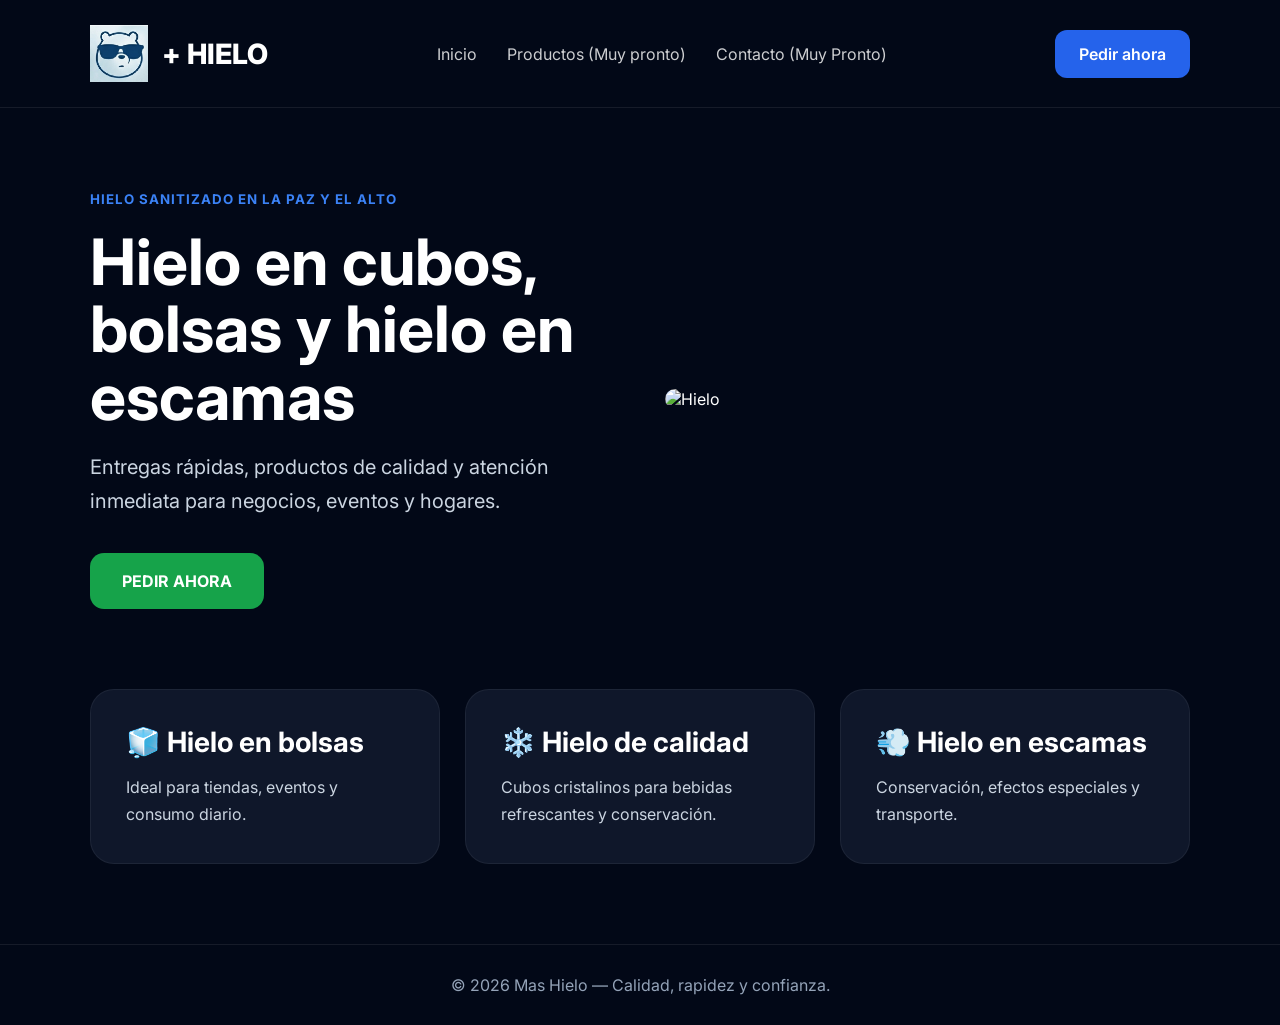
==== index.html @ 2f457c76 "2da edicion para presentar qr" ====
<!DOCTYPE html>
<html lang="es">
<head>
  <meta charset="UTF-8">
  <meta name="viewport" content="width=device-width, initial-scale=1.0">
  <title>Mas Hielo</title>

  <link rel="stylesheet" href="style.css">

  <link rel="preconnect" href="https://fonts.googleapis.com">
  <link rel="preconnect" href="https://fonts.gstatic.com" crossorigin>

  <link href="https://fonts.googleapis.com/css2?family=Inter:wght@300;400;600;700;800&display=swap" rel="stylesheet">

</head>
<body>

<header>

  <div class="logo">

    <img src="logo.png" alt="Mas Hielo">

    <span>+ HIELO</span>

  </div>

  <nav>
    <a href="https://mashielo.com">Inicio</a>
    <a href="#">Productos (Muy pronto)</a>
    <a href="#">Contacto (Muy Pronto)</a>
  </nav>

  <a class="btn-nav" href="/qr">
    Pedir ahora
  </a>

</header>

<section class="hero">

  <div class="hero-text">

    <small>HIELO SANITIZADO EN LA PAZ Y EL ALTO</small>

    <h1>
      Hielo en cubos,<br>
      bolsas y hielo en escamas
    </h1>

    <p>
      Entregas rápidas, productos de calidad
      y atención inmediata para negocios,
      eventos y hogares.
    </p>

    <a class="btn-main" href="/qr">
      PEDIR AHORA
    </a>

  </div>

  <div class="hero-image">

    <img src="https://images.unsplash.com/photo-1515694346937-94d85e41e6f0?q=80&w=1200&auto=format&fit=crop" alt="Hielo">

  </div>

</section>

<section class="cards">

  <div class="card">

    <h3>🧊 Hielo en bolsas</h3>

    <p>
      Ideal para tiendas, eventos y consumo diario.
    </p>

  </div>

  <div class="card">

    <h3>❄️ Hielo de calidad</h3>

    <p>
      Cubos cristalinos para bebidas refrescantes y conservación.
    </p>

  </div>

  <div class="card">

    <h3>💨 Hielo en escamas</h3>

    <p>
      Conservación, efectos especiales y transporte.
    </p>

  </div>

</section>

<footer>

  <p>
    © 2026 Mas Hielo — Calidad, rapidez y confianza.
  </p>

</footer>

</body>
</html>
---- style.css ----
*{
  margin:0;
  padding:0;
  box-sizing:border-box;
}

body{
  font-family:'Inter',sans-serif;
  background:#020817;
  color:white;
}

header{
  display:flex;
  justify-content:space-between;
  align-items:center;
  padding:25px 7%;
  border-bottom:1px solid rgba(255,255,255,.08);
}

.logo{
  display:flex;
  align-items:center;
  gap:14px;
  font-weight:800;
  font-size:28px;
}

.logo img{
  width:58px;
}

nav{
  display:flex;
  gap:30px;
}

nav a{
  color:white;
  text-decoration:none;
  opacity:.8;
}

.btn-nav{
  background:#2563eb;
  padding:14px 24px;
  border-radius:12px;
  text-decoration:none;
  color:white;
  font-weight:600;
}

.hero{
  display:grid;
  grid-template-columns:1fr 1fr;
  align-items:center;
  gap:50px;
  padding:80px 7%;
}

.hero small{
  color:#3b82f6;
  font-weight:700;
  letter-spacing:1px;
}

.hero h1{
  font-size:64px;
  line-height:1.05;
  margin:20px 0;
}

.hero p{
  color:#cbd5e1;
  font-size:20px;
  line-height:1.7;
  max-width:600px;
}

.btn-main{
  display:inline-block;
  margin-top:35px;
  background:#16a34a;
  color:white;
  text-decoration:none;
  padding:18px 32px;
  border-radius:14px;
  font-weight:700;
}

.hero-image img{
  width:100%;
  border-radius:30px;
}

.cards{
  display:grid;
  grid-template-columns:repeat(3,1fr);
  gap:25px;
  padding:0 7% 80px;
}

.card{
  background:#0f172a;
  border:1px solid rgba(255,255,255,.06);
  padding:35px;
  border-radius:24px;
}

.card h3{
  font-size:28px;
  margin-bottom:15px;
}

.card p{
  color:#cbd5e1;
  line-height:1.7;
}

footer{
  border-top:1px solid rgba(255,255,255,.08);
  padding:30px;
  text-align:center;
  color:#94a3b8;
}

@media(max-width:950px){

  nav{
    display:none;
  }

  .hero{
    grid-template-columns:1fr;
  }

  .hero h1{
    font-size:48px;
  }

  .cards{
    grid-template-columns:1fr;
  }

}
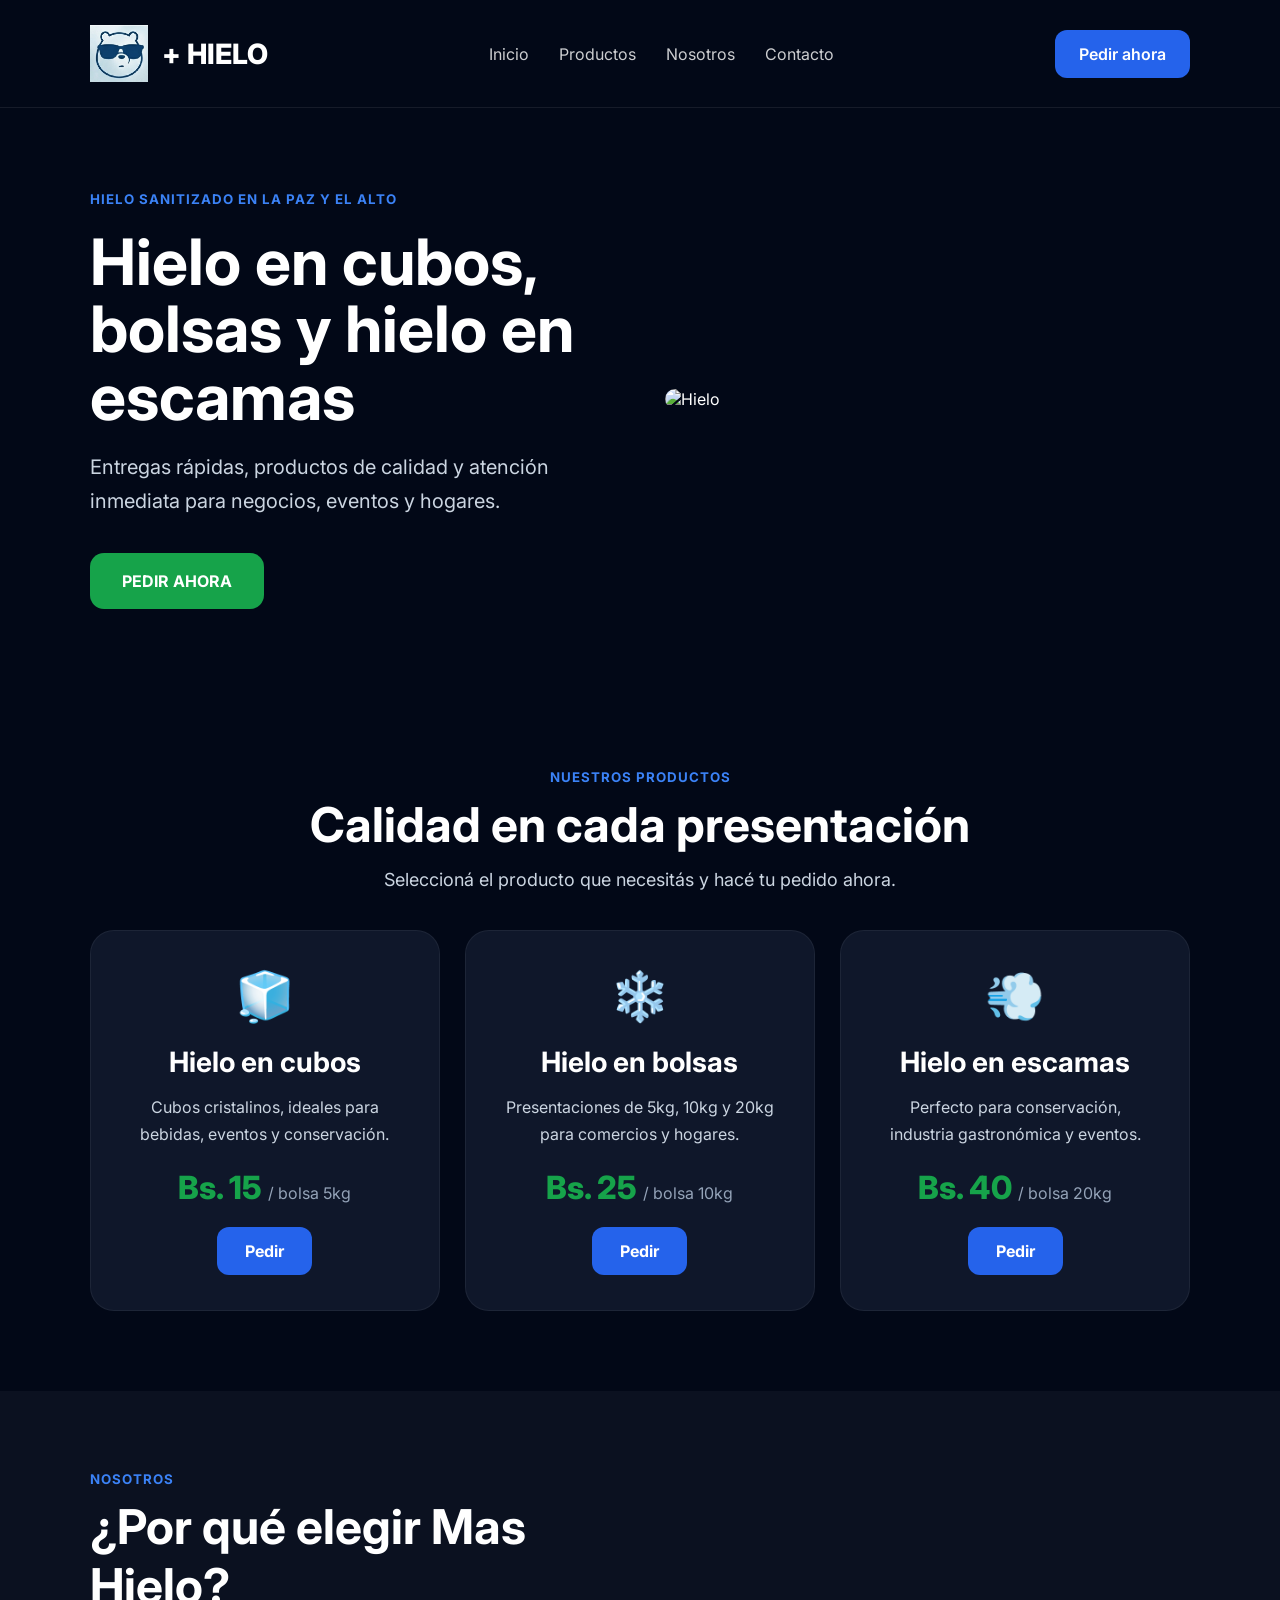
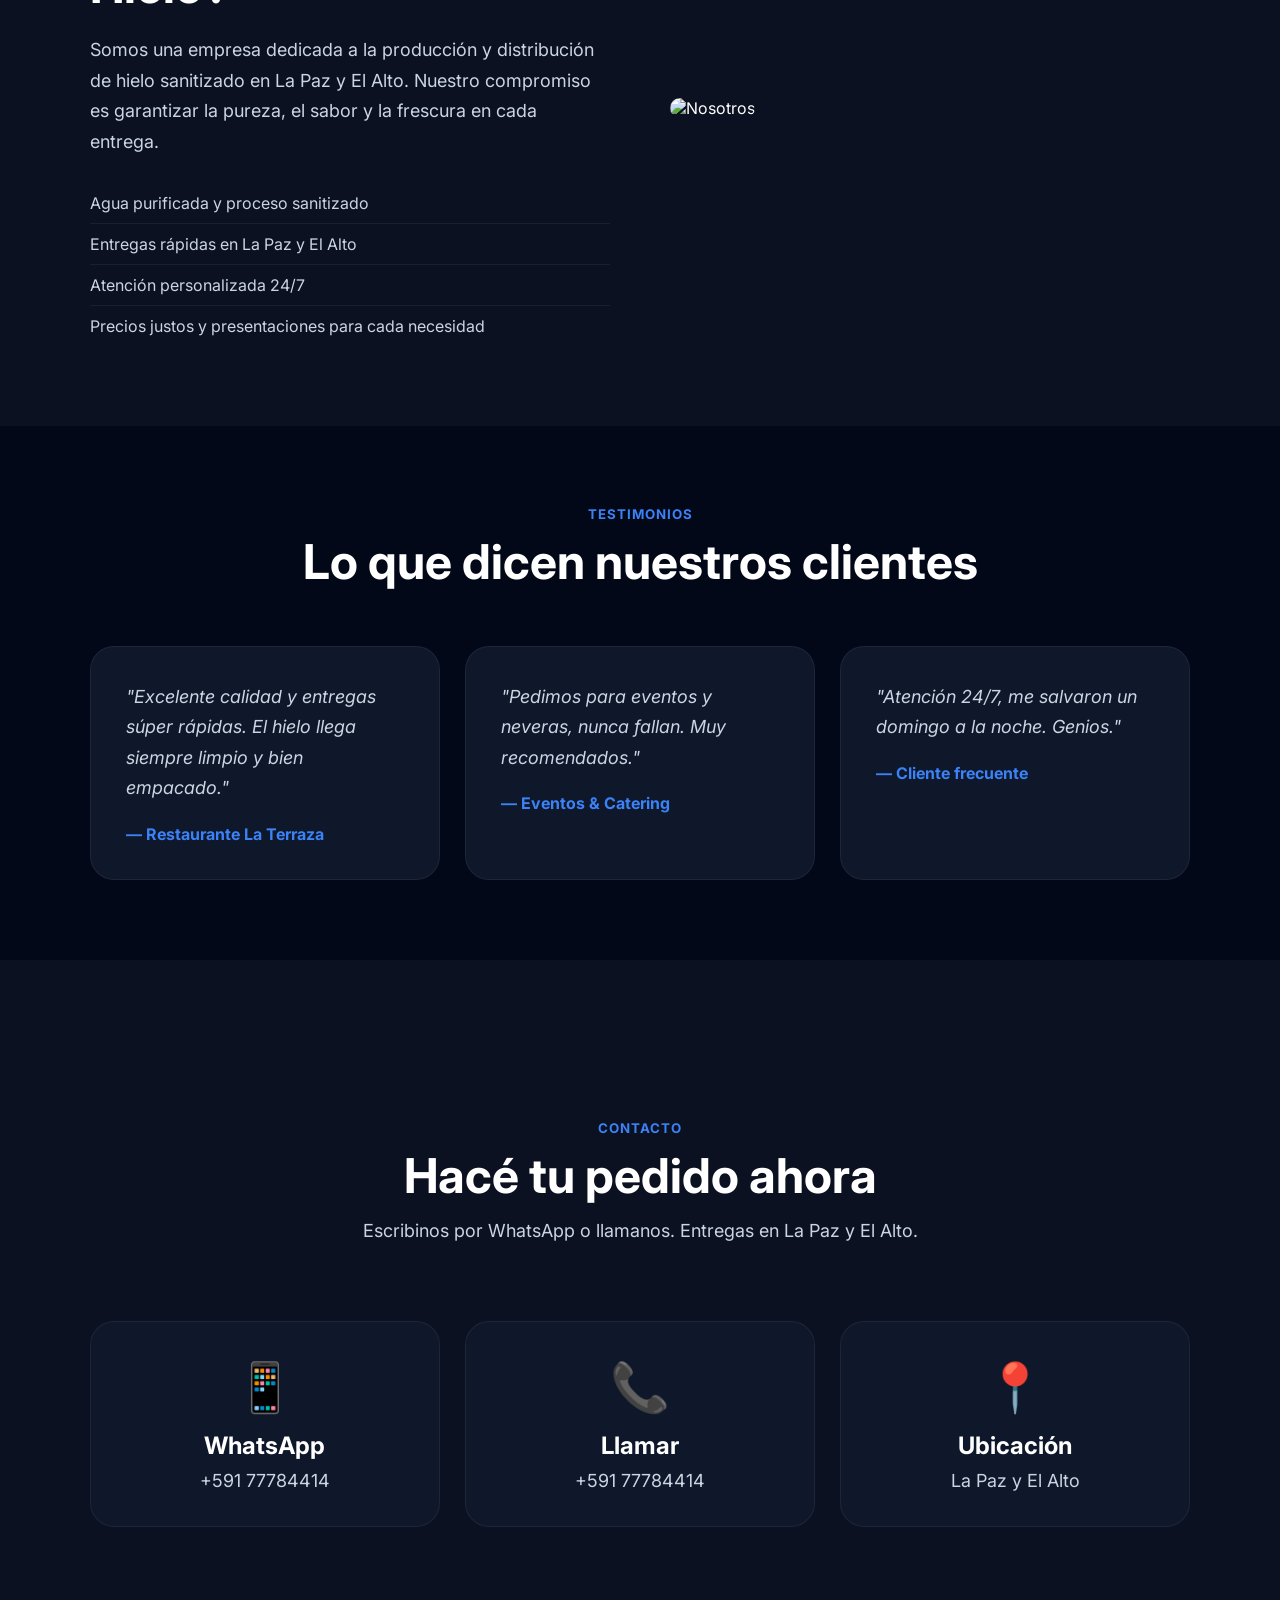
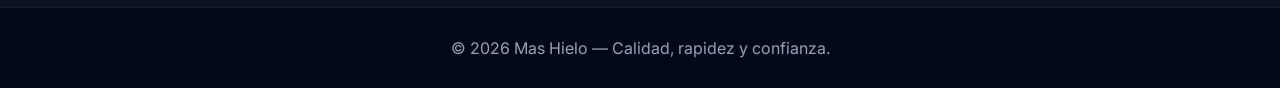
==== commit a5ab34ba: "fase 1" ====
--- a/index.html
+++ b/index.html
@@ -26,9 +26,10 @@
   </div>
 
   <nav>
-    <a href="https://mashielo.com">Inicio</a>
-    <a href="#">Productos (Muy pronto)</a>
-    <a href="#">Contacto (Muy Pronto)</a>
+    <a href="#inicio">Inicio</a>
+    <a href="#productos">Productos</a>
+    <a href="#nosotros">Nosotros</a>
+    <a href="#contacto">Contacto</a>
   </nav>
 
   <a class="btn-nav" href="/qr">
@@ -68,37 +69,189 @@
 
 </section>
 
-<section class="cards">
-
-  <div class="card">
-
-    <h3>🧊 Hielo en bolsas</h3>
-
-    <p>
-      Ideal para tiendas, eventos y consumo diario.
-    </p>
-
-  </div>
-
-  <div class="card">
-
-    <h3>❄️ Hielo de calidad</h3>
-
-    <p>
-      Cubos cristalinos para bebidas refrescantes y conservación.
-    </p>
-
-  </div>
-
-  <div class="card">
-
-    <h3>💨 Hielo en escamas</h3>
-
-    <p>
-      Conservación, efectos especiales y transporte.
-    </p>
-
-  </div>
+<section class="productos" id="productos">
+
+  <div class="section-header">
+
+    <small>NUESTROS PRODUCTOS</small>
+
+    <h2>Calidad en cada presentación</h2>
+
+    <p>Seleccioná el producto que necesitás y hacé tu pedido ahora.</p>
+
+  </div>
+
+  <div class="productos-grid">
+
+    <div class="producto">
+
+      <div class="producto-icon">🧊</div>
+
+      <h3>Hielo en cubos</h3>
+
+      <p>Cubos cristalinos, ideales para bebidas, eventos y conservación.</p>
+
+      <div class="precio">Bs. 15 <span>/ bolsa 5kg</span></div>
+
+      <a class="btn-producto" href="/qr">Pedir</a>
+
+    </div>
+
+    <div class="producto">
+
+      <div class="producto-icon">❄️</div>
+
+      <h3>Hielo en bolsas</h3>
+
+      <p>Presentaciones de 5kg, 10kg y 20kg para comercios y hogares.</p>
+
+      <div class="precio">Bs. 25 <span>/ bolsa 10kg</span></div>
+
+      <a class="btn-producto" href="/qr">Pedir</a>
+
+    </div>
+
+    <div class="producto">
+
+      <div class="producto-icon">💨</div>
+
+      <h3>Hielo en escamas</h3>
+
+      <p>Perfecto para conservación, industria gastronómica y eventos.</p>
+
+      <div class="precio">Bs. 40 <span>/ bolsa 20kg</span></div>
+
+      <a class="btn-producto" href="/qr">Pedir</a>
+
+    </div>
+
+  </div>
+
+</section>
+
+<section class="nosotros" id="nosotros">
+
+  <div class="nosotros-content">
+
+    <div class="nosotros-text">
+
+      <small>NOSOTROS</small>
+
+      <h2>¿Por qué elegir Mas Hielo?</h2>
+
+      <p>Somos una empresa dedicada a la producción y distribución de hielo sanitizado en La Paz y El Alto. Nuestro compromiso es garantizar la pureza, el sabor y la frescura en cada entrega.</p>
+
+      <ul>
+
+        <li>Agua purificada y proceso sanitizado</li>
+
+        <li>Entregas rápidas en La Paz y El Alto</li>
+
+        <li>Atención personalizada 24/7</li>
+
+        <li>Precios justos y presentaciones para cada necesidad</li>
+
+      </ul>
+
+    </div>
+
+    <div class="nosotros-image">
+
+      <img src="https://images.unsplash.com/photo-1569683795645-b62e50fbf103?q=80&w=800&auto=format&fit=crop" alt="Nosotros">
+
+    </div>
+
+  </div>
+
+</section>
+
+<section class="testimonios">
+
+  <div class="section-header">
+
+    <small>TESTIMONIOS</small>
+
+    <h2>Lo que dicen nuestros clientes</h2>
+
+  </div>
+
+  <div class="testimonios-grid">
+
+    <div class="testimonio">
+
+      <p>"Excelente calidad y entregas súper rápidas. El hielo llega siempre limpio y bien empacado."</p>
+
+      <div class="testimonio-author">— Restaurante La Terraza</div>
+
+    </div>
+
+    <div class="testimonio">
+
+      <p>"Pedimos para eventos y neveras, nunca fallan. Muy recomendados."</p>
+
+      <div class="testimonio-author">— Eventos & Catering</div>
+
+    </div>
+
+    <div class="testimonio">
+
+      <p>"Atención 24/7, me salvaron un domingo a la noche. Genios."</p>
+
+      <div class="testimonio-author">— Cliente frecuente</div>
+
+    </div>
+
+  </div>
+
+</section>
+
+<section class="contacto" id="contacto">
+
+  <div class="section-header">
+
+    <small>CONTACTO</small>
+
+    <h2>Hacé tu pedido ahora</h2>
+
+    <p>Escribinos por WhatsApp o llamanos. Entregas en La Paz y El Alto.</p>
+
+  </div>
+
+  <div class="contacto-grid">
+
+    <a class="contacto-card" href="https://wa.me/59177784414">
+
+      <div class="contacto-icon">📱</div>
+
+      <h3>WhatsApp</h3>
+
+      <p>+591 77784414</p>
+
+    </a>
+
+    <a class="contacto-card" href="tel:+59177784414">
+
+      <div class="contacto-icon">📞</div>
+
+      <h3>Llamar</h3>
+
+      <p>+591 77784414</p>
+
+    </a>
+
+    <a class="contacto-card" href="/qr">
+
+      <div class="contacto-icon">📍</div>
+
+      <h3>Ubicación</h3>
+
+      <p>La Paz y El Alto</p>
+
+    </a>
+
+  </div>
+
+</section>
 
 </section>
 
--- a/style.css
+++ b/style.css
@@ -93,28 +93,396 @@
   border-radius:30px;
 }
 
-.cards{
+.section-header{
+  text-align:center;
+  padding:80px 7% 40px;
+}
+
+.section-header small{
+  color:#3b82f6;
+  font-weight:700;
+  letter-spacing:1px;
+  display:block;
+  margin-bottom:10px;
+}
+
+.section-header h2{
+  font-size:48px;
+  margin-bottom:15px;
+}
+
+.section-header p{
+  color:#cbd5e1;
+  font-size:18px;
+  max-width:600px;
+  margin:0 auto;
+}
+
+.productos{
+  padding:0 7% 80px;
+}
+
+.productos-grid{
   display:grid;
   grid-template-columns:repeat(3,1fr);
   gap:25px;
-  padding:0 7% 80px;
-}
-
-.card{
+}
+
+.producto{
   background:#0f172a;
   border:1px solid rgba(255,255,255,.06);
   padding:35px;
   border-radius:24px;
-}
-
-.card h3{
+  text-align:center;
+}
+
+.producto-icon{
+  font-size:48px;
+  margin-bottom:20px;
+}
+
+.producto h3{
   font-size:28px;
   margin-bottom:15px;
 }
 
-.card p{
+.producto p{
   color:#cbd5e1;
   line-height:1.7;
+  margin-bottom:20px;
+}
+
+.precio{
+  font-size:32px;
+  font-weight:800;
+  color:#16a34a;
+  margin-bottom:20px;
+}
+
+.precio span{
+  font-size:16px;
+  color:#94a3b8;
+  font-weight:400;
+}
+
+.btn-producto{
+  display:inline-block;
+  background:#2563eb;
+  color:white;
+  text-decoration:none;
+  padding:14px 28px;
+  border-radius:12px;
+  font-weight:700;
+}
+
+.nosotros{
+  padding:80px 7%;
+  background:#0b1120;
+}
+
+.nosotros-content{
+  display:grid;
+  grid-template-columns:1fr 1fr;
+  gap:60px;
+  align-items:center;
+}
+
+.nosotros-text small{
+  color:#3b82f6;
+  font-weight:700;
+  letter-spacing:1px;
+  display:block;
+  margin-bottom:10px;
+}
+
+.nosotros-text h2{
+  font-size:48px;
+  margin-bottom:20px;
+}
+
+.nosotros-text p{
+  color:#cbd5e1;
+  font-size:18px;
+  line-height:1.7;
+  margin-bottom:25px;
+}
+
+.nosotros-text ul{
+  list-style:none;
+}
+
+.nosotros-text li{
+  padding:10px 0;
+  border-bottom:1px solid rgba(255,255,255,.06);
+  color:#cbd5e1;
+}
+
+.nosotros-text li:last-child{
+  border-bottom:none;
+}
+
+.nosotros-image img{
+  width:100%;
+  border-radius:30px;
+}
+
+.testimonios{
+  padding:0 7% 80px;
+}
+
+.testimonios-grid{
+  display:grid;
+  grid-template-columns:repeat(3,1fr);
+  gap:25px;
+}
+
+.testimonio{
+  background:#0f172a;
+  border:1px solid rgba(255,255,255,.06);
+  padding:35px;
+  border-radius:24px;
+}
+
+.testimonio p{
+  color:#cbd5e1;
+  font-size:18px;
+  line-height:1.7;
+  margin-bottom:20px;
+  font-style:italic;
+}
+
+.testimonio-author{
+  color:#3b82f6;
+  font-weight:700;
+}
+
+.contacto{
+  padding:80px 7%;
+  background:#0b1120;
+}
+
+.contacto-grid{
+  display:grid;
+  grid-template-columns:repeat(3,1fr);
+  gap:25px;
+  margin-top:40px;
+}
+
+.contacto-card{
+  background:#0f172a;
+  border:1px solid rgba(255,255,255,.06);
+  padding:35px;
+  border-radius:24px;
+  text-align:center;
+  text-decoration:none;
+  color:white;
+  transition:.2s;
+}
+
+.contacto-card:hover{
+  transform:translateY(-4px);
+  border-color:#2563eb;
+}
+
+.contacto-icon{
+  font-size:48px;
+  margin-bottom:15px;
+}
+
+.contacto-card h3{
+  font-size:24px;
+  margin-bottom:10px;
+}
+
+.contacto-card p{
+  color:#cbd5e1;
+  font-size:18px;
+}
+
+.contacto-page{
+  padding:0 0 80px;
+}
+
+.contacto-layout{
+  display:grid;
+  grid-template-columns:1fr 1fr;
+  gap:40px;
+  padding:0 7% 40px;
+}
+
+.contacto-info{
+  display:flex;
+  flex-direction:column;
+  gap:20px;
+}
+
+.contacto-item{
+  display:flex;
+  align-items:center;
+  gap:20px;
+  background:#0f172a;
+  border:1px solid rgba(255,255,255,.06);
+  padding:25px;
+  border-radius:24px;
+  text-decoration:none;
+  color:white;
+  transition:.2s;
+}
+
+.contacto-item:hover{
+  border-color:#2563eb;
+}
+
+.contacto-item-icon{
+  font-size:36px;
+}
+
+.contacto-item h3{
+  font-size:20px;
+  margin-bottom:5px;
+}
+
+.contacto-item p{
+  color:#cbd5e1;
+  font-size:16px;
+}
+
+.contacto-form-wrapper{
+  background:#0f172a;
+  border:1px solid rgba(255,255,255,.06);
+  padding:35px;
+  border-radius:24px;
+}
+
+.contacto-form{
+  display:flex;
+  flex-direction:column;
+  gap:15px;
+}
+
+.contacto-form label{
+  font-size:14px;
+  color:#cbd5e1;
+  font-weight:600;
+}
+
+.contacto-form input,
+.contacto-form select,
+.contacto-form textarea{
+  background:#020817;
+  border:1px solid rgba(255,255,255,.08);
+  border-radius:12px;
+  padding:14px 16px;
+  color:white;
+  font-family:'Inter',sans-serif;
+  font-size:16px;
+  outline:none;
+}
+
+.contacto-form input:focus,
+.contacto-form select:focus,
+.contacto-form textarea:focus{
+  border-color:#2563eb;
+}
+
+.btn-form{
+  background:#16a34a;
+  color:white;
+  border:none;
+  padding:16px;
+  border-radius:12px;
+  font-size:18px;
+  font-weight:700;
+  cursor:pointer;
+  transition:.2s;
+}
+
+.btn-form:hover{
+  background:#15803d;
+}
+
+.mapa-wrapper{
+  padding:0 7%;
+}
+
+.mapa-wrapper iframe{
+  width:100%;
+  height:400px;
+  border:none;
+  border-radius:24px;
+}
+
+@media(max-width:950px){
+
+  nav{
+    display:none;
+  }
+
+  .hero{
+    grid-template-columns:1fr;
+  }
+
+  .hero h1{
+    font-size:48px;
+  }
+
+  .productos-grid,
+  .testimonios-grid,
+  .contacto-grid{
+    grid-template-columns:1fr;
+  }
+
+  .nosotros-content{
+    grid-template-columns:1fr;
+  }
+
+  .contacto-layout{
+    grid-template-columns:1fr;
+  }
+
+  .section-header h2{
+    font-size:36px;
+  }
+
+}
+
+
+.contacto-grid{
+  display:grid;
+  grid-template-columns:repeat(3,1fr);
+  gap:25px;
+  margin-top:40px;
+}
+
+.contacto-card{
+  background:#0f172a;
+  border:1px solid rgba(255,255,255,.06);
+  padding:35px;
+  border-radius:24px;
+  text-align:center;
+  text-decoration:none;
+  color:white;
+  transition:.2s;
+}
+
+.contacto-card:hover{
+  transform:translateY(-4px);
+  border-color:#2563eb;
+}
+
+.contacto-icon{
+  font-size:48px;
+  margin-bottom:15px;
+}
+
+.contacto-card h3{
+  font-size:24px;
+  margin-bottom:10px;
+}
+
+.contacto-card p{
+  color:#cbd5e1;
+  font-size:18px;
 }
 
 footer{
@@ -138,8 +506,18 @@
     font-size:48px;
   }
 
-  .cards{
-    grid-template-columns:1fr;
-  }
-
-}+  .productos-grid,
+  .testimonios-grid,
+  .contacto-grid{
+    grid-template-columns:1fr;
+  }
+
+  .nosotros-content{
+    grid-template-columns:1fr;
+  }
+
+  .section-header h2{
+    font-size:36px;
+  }
+
+}
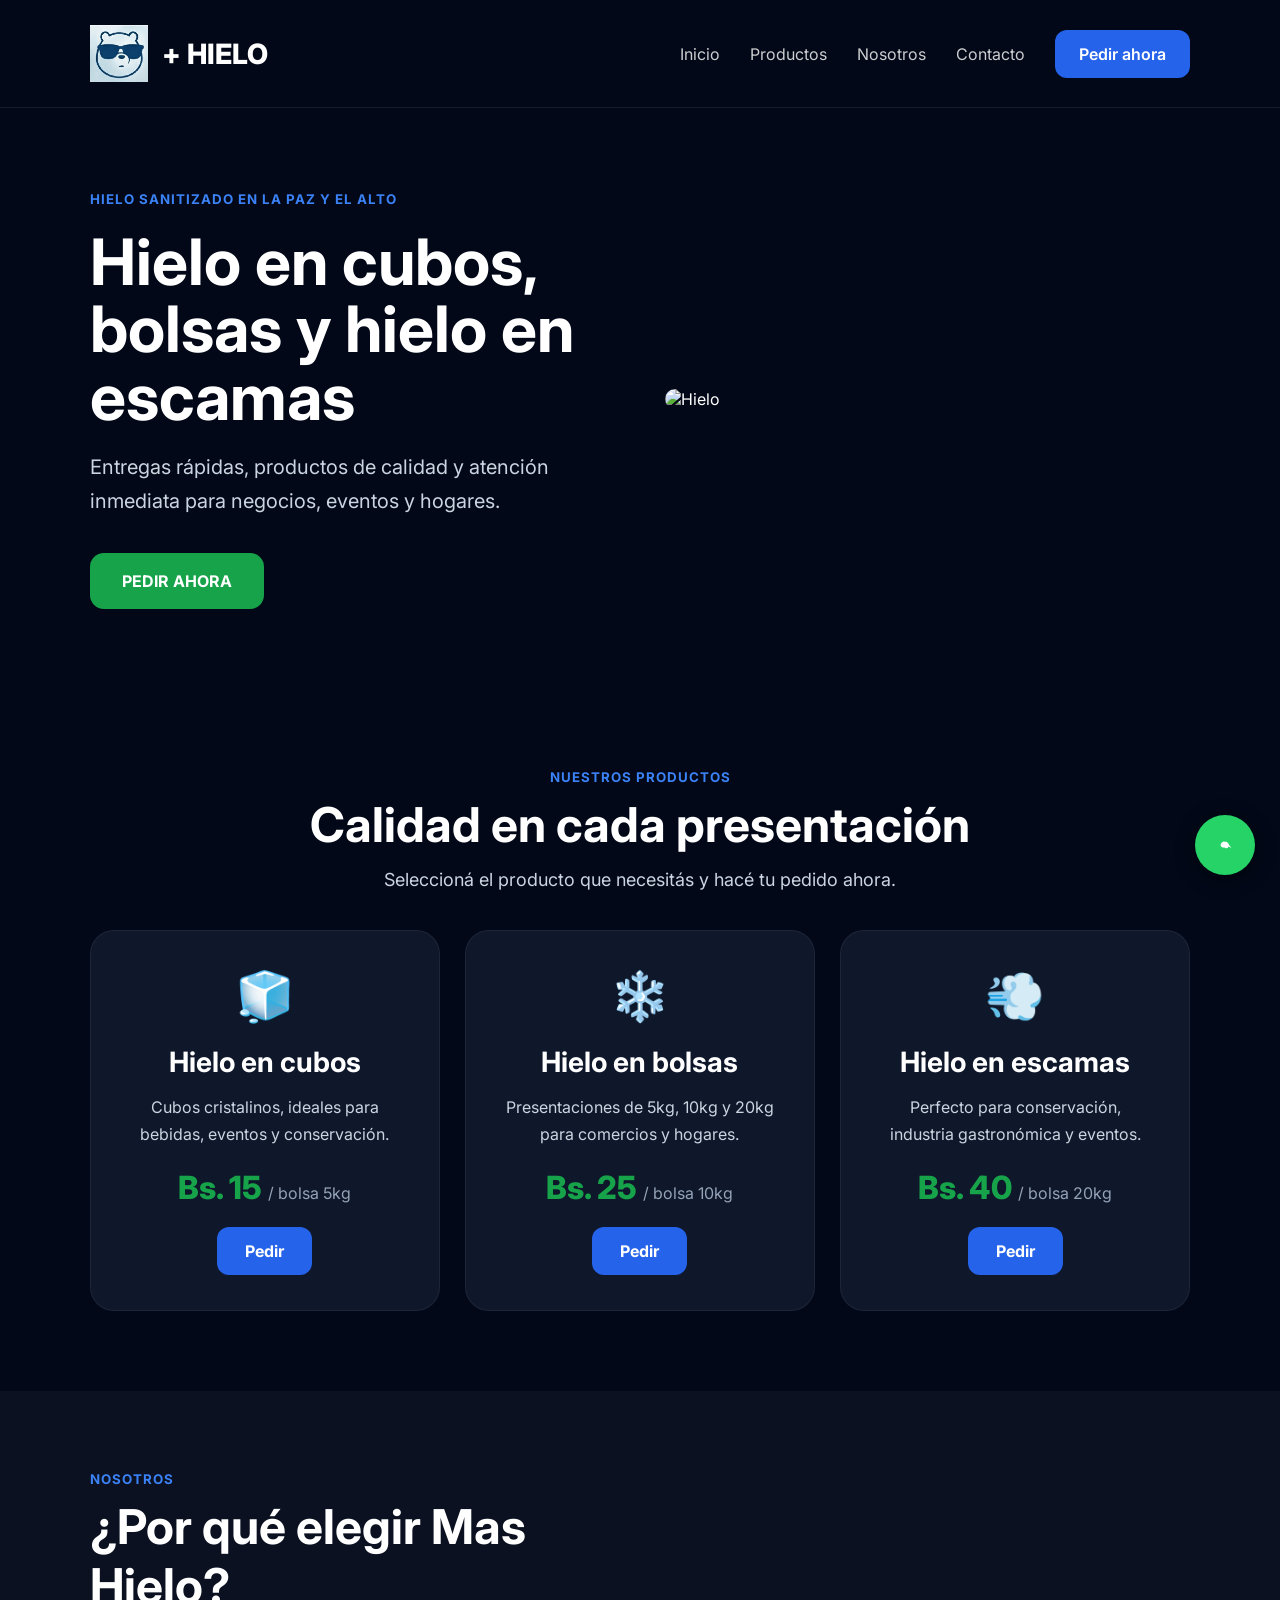
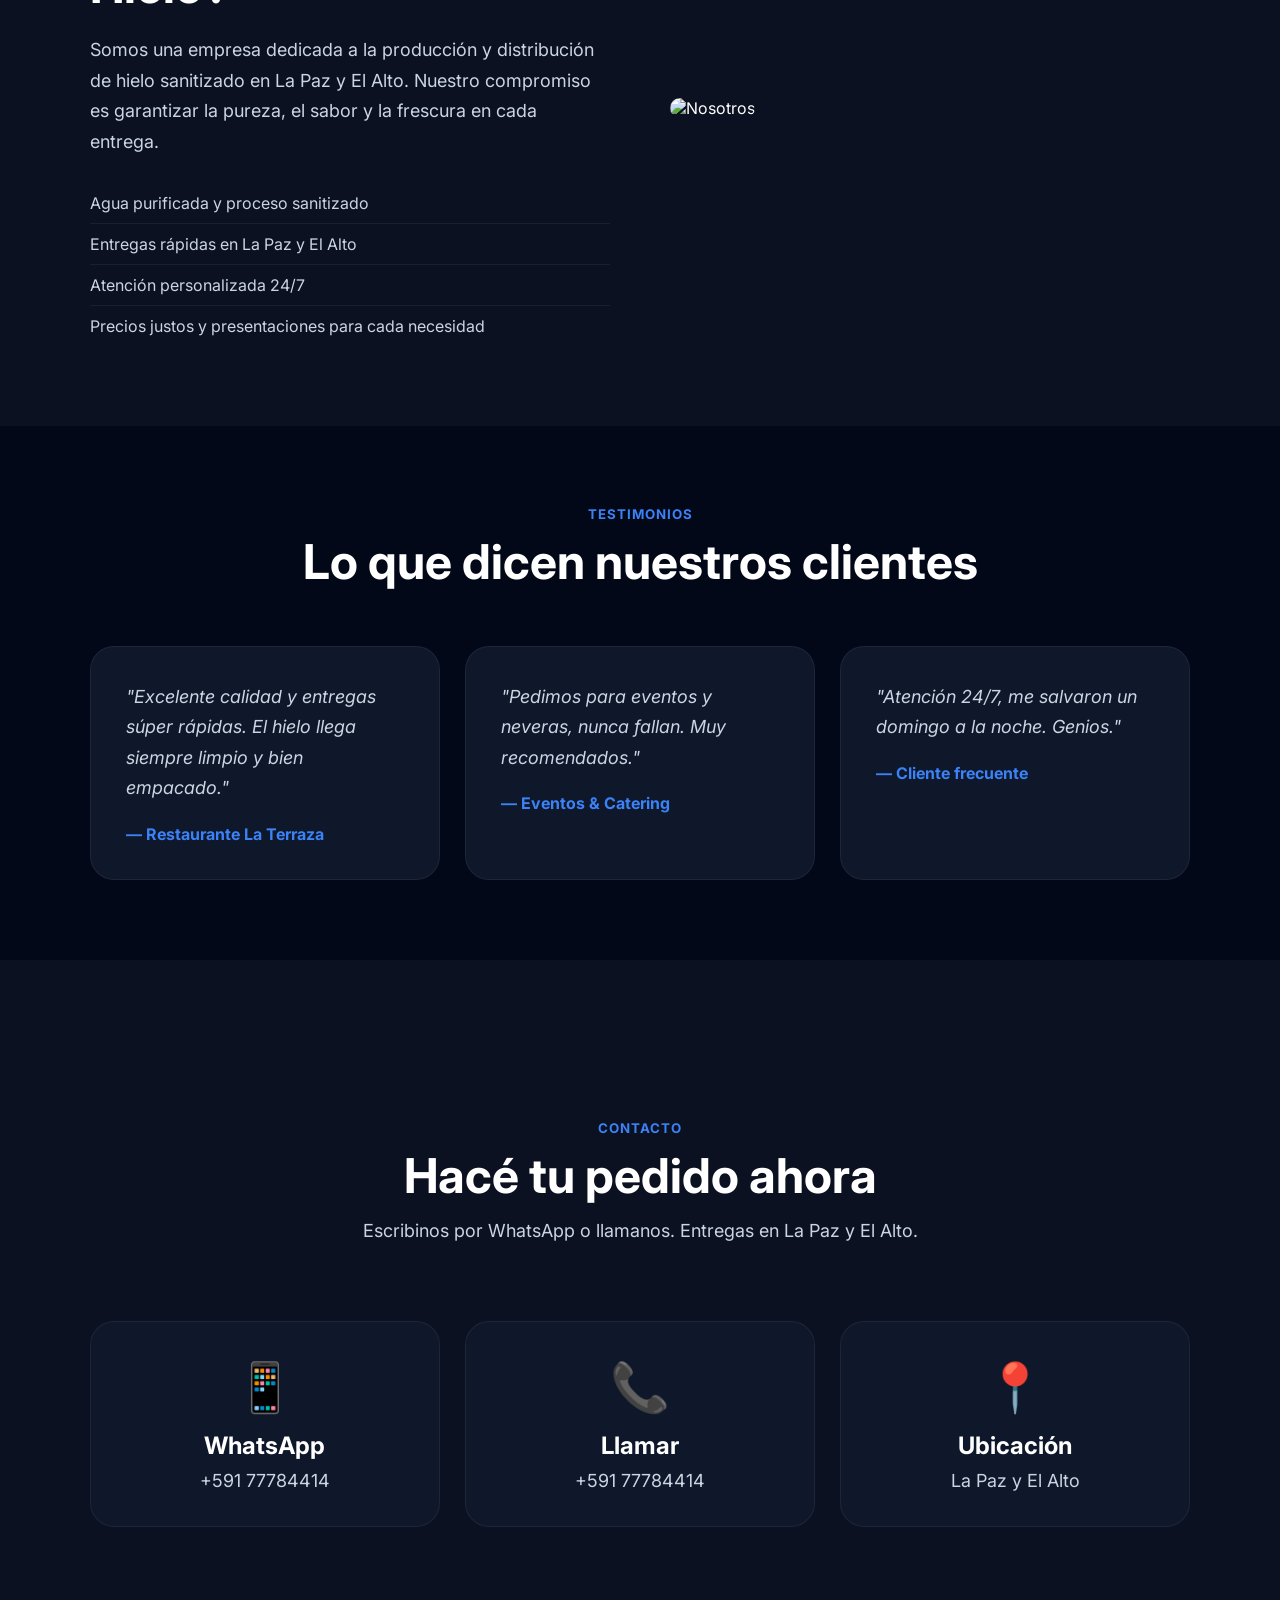
==== commit 16143e8c: "Fase 2: menu hamburguesa, boton WhatsApp flotante, CSS externo en qr/ y microinteracciones" ====
--- a/index.html
+++ b/index.html
@@ -25,18 +25,75 @@
 
   </div>
 
-  <nav>
-    <a href="#inicio">Inicio</a>
-    <a href="#productos">Productos</a>
-    <a href="#nosotros">Nosotros</a>
-    <a href="#contacto">Contacto</a>
-  </nav>
-
-  <a class="btn-nav" href="/qr">
-    Pedir ahora
-  </a>
+  <button class="menu-toggle" aria-label="Abrir menú">
+
+    <span></span>
+
+    <span></span>
+
+    <span></span>
+
+  </button>
+
+  <div class="header-actions">
+
+    <nav>
+
+      <a href="#inicio">Inicio</a>
+
+      <a href="#productos">Productos</a>
+
+      <a href="#nosotros">Nosotros</a>
+
+      <a href="#contacto">Contacto</a>
+
+    </nav>
+
+    <a class="btn-nav" href="/qr">
+      Pedir ahora
+    </a>
+
+  </div>
 
 </header>
+
+<a class="whatsapp-float" href="https://wa.me/59177784414" aria-label="WhatsApp">
+
+  <svg viewBox="0 0 24 24" width="28" height="28" fill="currentColor">
+
+    <path d="M17.472 14.382c-.297-.149-1.758-.867-2.03-.967-.273-.099-.472-.223-.6.223-.133.297-.515.867-.92 1.04-.362.18-.72.298-1.078.112-.36-.18-.766-.298-1.24-.597-.473-.298-.787-.668-1.108-1.108-.298-.36-.298-.786-.013-1.16.19-.26.787-1.04 1.04-1.166.362-.18.787-.037 1.04.18.36.297.787.74 1.04 1.166.252.426.168.9-.006 1.314-.178.428-.668.7-1.04.786-.37.09-.74.037-1.04-.104-.36-.18-.787-.33-1.04-.596-.36-.297-.786-.668-1.04-1.04-.3-.374-.5-.838-.5-1.314 0-.6.3-1.2.7-1.6.4-.4.9-.6 1.4-.6h.1c.5 0 1 .2 1.4.6.4.4.6 1 .6 1.6 0 .5-.2 1-.5 1.4-.3.4-.7.8-1.1 1.1-.4.3-.8.5-1.3.5-.5 0-1-.2-1.4-.6-.4-.4-.6-1-.6-1.6 0-.5.2-1 .5-1.4.3-.4.7-.7 1.2-.9.5-.2 1-.2 1.5 0 .5.2 1 .6 1.3 1 .4.4.6.9.6 1.4 0 .5-.2 1-.6 1.4-.4.4-.9.6-1.4.6h-.1c-.5 0-1-.2-1.4-.6-.4-.4-.6-1-.6-1.6 0-.5.2-1 .5-1.4.3-.4.7-.7 1.2-.9.5-.2 1-.2 1.5 0 .5.2 1 .6 1.3 1 .4.4.6.9.6 1.4 0 .5-.2 1-.6 1.4-.4.4-.9.6-1.4.6h-.1c-.5 0-1-.2-1.4-.6-.4-.4-.6-1-.6-1.6 0-.5.2-1 .5-1.4.3-.4.7-.7 1.2-.9.5-.2 1-.2 1.5 0 .5.2 1 .6 1.3 1 .4.4.6.9.6 1.4z"/>
+
+  </svg>
+
+</a>
+
+<script>
+
+  const menuToggle = document.querySelector('.menu-toggle');
+
+  const headerActions = document.querySelector('.header-actions');
+
+  menuToggle.addEventListener('click', () => {
+
+    headerActions.classList.toggle('open');
+
+    menuToggle.classList.toggle('active');
+
+  });
+
+  document.querySelectorAll('.header-actions nav a').forEach(link => {
+
+    link.addEventListener('click', () => {
+
+      headerActions.classList.remove('open');
+
+      menuToggle.classList.remove('active');
+
+    });
+
+  });
+
+</script>
 
 <section class="hero">
 
--- a/style.css
+++ b/style.css
@@ -16,6 +16,7 @@
   align-items:center;
   padding:25px 7%;
   border-bottom:1px solid rgba(255,255,255,.08);
+  position:relative;
 }
 
 .logo{
@@ -30,15 +31,59 @@
   width:58px;
 }
 
-nav{
-  display:flex;
+.menu-toggle{
+  display:none;
+  flex-direction:column;
+  gap:5px;
+  background:none;
+  border:none;
+  cursor:pointer;
+  padding:8px;
+  z-index:1001;
+}
+
+.menu-toggle span{
+  display:block;
+  width:24px;
+  height:2px;
+  background:white;
+  border-radius:2px;
+  transition:.3s;
+}
+
+.menu-toggle.active span:nth-child(1){
+  transform:rotate(45deg) translate(5px,5px);
+}
+
+.menu-toggle.active span:nth-child(2){
+  opacity:0;
+}
+
+.menu-toggle.active span:nth-child(3){
+  transform:rotate(-45deg) translate(5px,-5px);
+}
+
+.header-actions{
+  display:flex;
+  align-items:center;
   gap:30px;
 }
 
-nav a{
+.header-actions nav{
+  display:flex;
+  gap:30px;
+}
+
+.header-actions nav a{
   color:white;
   text-decoration:none;
   opacity:.8;
+  transition:.2s;
+}
+
+.header-actions nav a:hover{
+  opacity:1;
+  color:#3b82f6;
 }
 
 .btn-nav{
@@ -48,6 +93,34 @@
   text-decoration:none;
   color:white;
   font-weight:600;
+  transition:.2s;
+}
+
+.btn-nav:hover{
+  background:#1d4ed8;
+}
+
+.whatsapp-float{
+  position:fixed;
+  bottom:25px;
+  right:25px;
+  width:60px;
+  height:60px;
+  background:#25d366;
+  border-radius:50%;
+  display:flex;
+  align-items:center;
+  justify-content:center;
+  color:white;
+  box-shadow:0 4px 20px rgba(0,0,0,.4);
+  z-index:999;
+  transition:.2s;
+  text-decoration:none;
+}
+
+.whatsapp-float:hover{
+  transform:scale(1.1);
+  background:#20ba5a;
 }
 
 .hero{
@@ -86,11 +159,22 @@
   padding:18px 32px;
   border-radius:14px;
   font-weight:700;
+  transition:.2s;
+}
+
+.btn-main:hover{
+  background:#15803d;
+  transform:translateY(-2px);
 }
 
 .hero-image img{
   width:100%;
   border-radius:30px;
+  transition:.3s;
+}
+
+.hero-image:hover img{
+  transform:scale(1.02);
 }
 
 .section-header{
@@ -134,6 +218,13 @@
   padding:35px;
   border-radius:24px;
   text-align:center;
+  transition:.2s;
+}
+
+.producto:hover{
+  transform:translateY(-6px);
+  border-color:rgba(255,255,255,.12);
+  box-shadow:0 20px 40px rgba(0,0,0,.3);
 }
 
 .producto-icon{
@@ -173,6 +264,12 @@
   padding:14px 28px;
   border-radius:12px;
   font-weight:700;
+  transition:.2s;
+}
+
+.btn-producto:hover{
+  background:#1d4ed8;
+  transform:translateY(-2px);
 }
 
 .nosotros{
@@ -241,6 +338,13 @@
   border:1px solid rgba(255,255,255,.06);
   padding:35px;
   border-radius:24px;
+  transition:.2s;
+}
+
+.testimonio:hover{
+  transform:translateY(-4px);
+  border-color:rgba(255,255,255,.12);
+  box-shadow:0 10px 30px rgba(0,0,0,.3);
 }
 
 .testimonio p{
@@ -280,8 +384,9 @@
 }
 
 .contacto-card:hover{
-  transform:translateY(-4px);
+  transform:translateY(-6px);
   border-color:#2563eb;
+  box-shadow:0 20px 40px rgba(0,0,0,.3);
 }
 
 .contacto-icon{
@@ -414,8 +519,43 @@
 
 @media(max-width:950px){
 
-  nav{
-    display:none;
+  .menu-toggle{
+    display:flex;
+  }
+
+  .header-actions{
+    position:fixed;
+    top:0;
+    right:-100%;
+    width:280px;
+    height:100vh;
+    background:#020817;
+    flex-direction:column;
+    justify-content:center;
+    gap:40px;
+    padding:40px;
+    transition:.3s;
+    border-left:1px solid rgba(255,255,255,.08);
+    z-index:1000;
+  }
+
+  .header-actions.open{
+    right:0;
+  }
+
+  .header-actions nav{
+    flex-direction:column;
+    gap:20px;
+    font-size:20px;
+  }
+
+  .header-actions nav a{
+    opacity:1;
+  }
+
+  .btn-nav{
+    width:100%;
+    text-align:center;
   }
 
   .hero{
@@ -446,78 +586,3 @@
 
 }
 
-
-.contacto-grid{
-  display:grid;
-  grid-template-columns:repeat(3,1fr);
-  gap:25px;
-  margin-top:40px;
-}
-
-.contacto-card{
-  background:#0f172a;
-  border:1px solid rgba(255,255,255,.06);
-  padding:35px;
-  border-radius:24px;
-  text-align:center;
-  text-decoration:none;
-  color:white;
-  transition:.2s;
-}
-
-.contacto-card:hover{
-  transform:translateY(-4px);
-  border-color:#2563eb;
-}
-
-.contacto-icon{
-  font-size:48px;
-  margin-bottom:15px;
-}
-
-.contacto-card h3{
-  font-size:24px;
-  margin-bottom:10px;
-}
-
-.contacto-card p{
-  color:#cbd5e1;
-  font-size:18px;
-}
-
-footer{
-  border-top:1px solid rgba(255,255,255,.08);
-  padding:30px;
-  text-align:center;
-  color:#94a3b8;
-}
-
-@media(max-width:950px){
-
-  nav{
-    display:none;
-  }
-
-  .hero{
-    grid-template-columns:1fr;
-  }
-
-  .hero h1{
-    font-size:48px;
-  }
-
-  .productos-grid,
-  .testimonios-grid,
-  .contacto-grid{
-    grid-template-columns:1fr;
-  }
-
-  .nosotros-content{
-    grid-template-columns:1fr;
-  }
-
-  .section-header h2{
-    font-size:36px;
-  }
-
-}
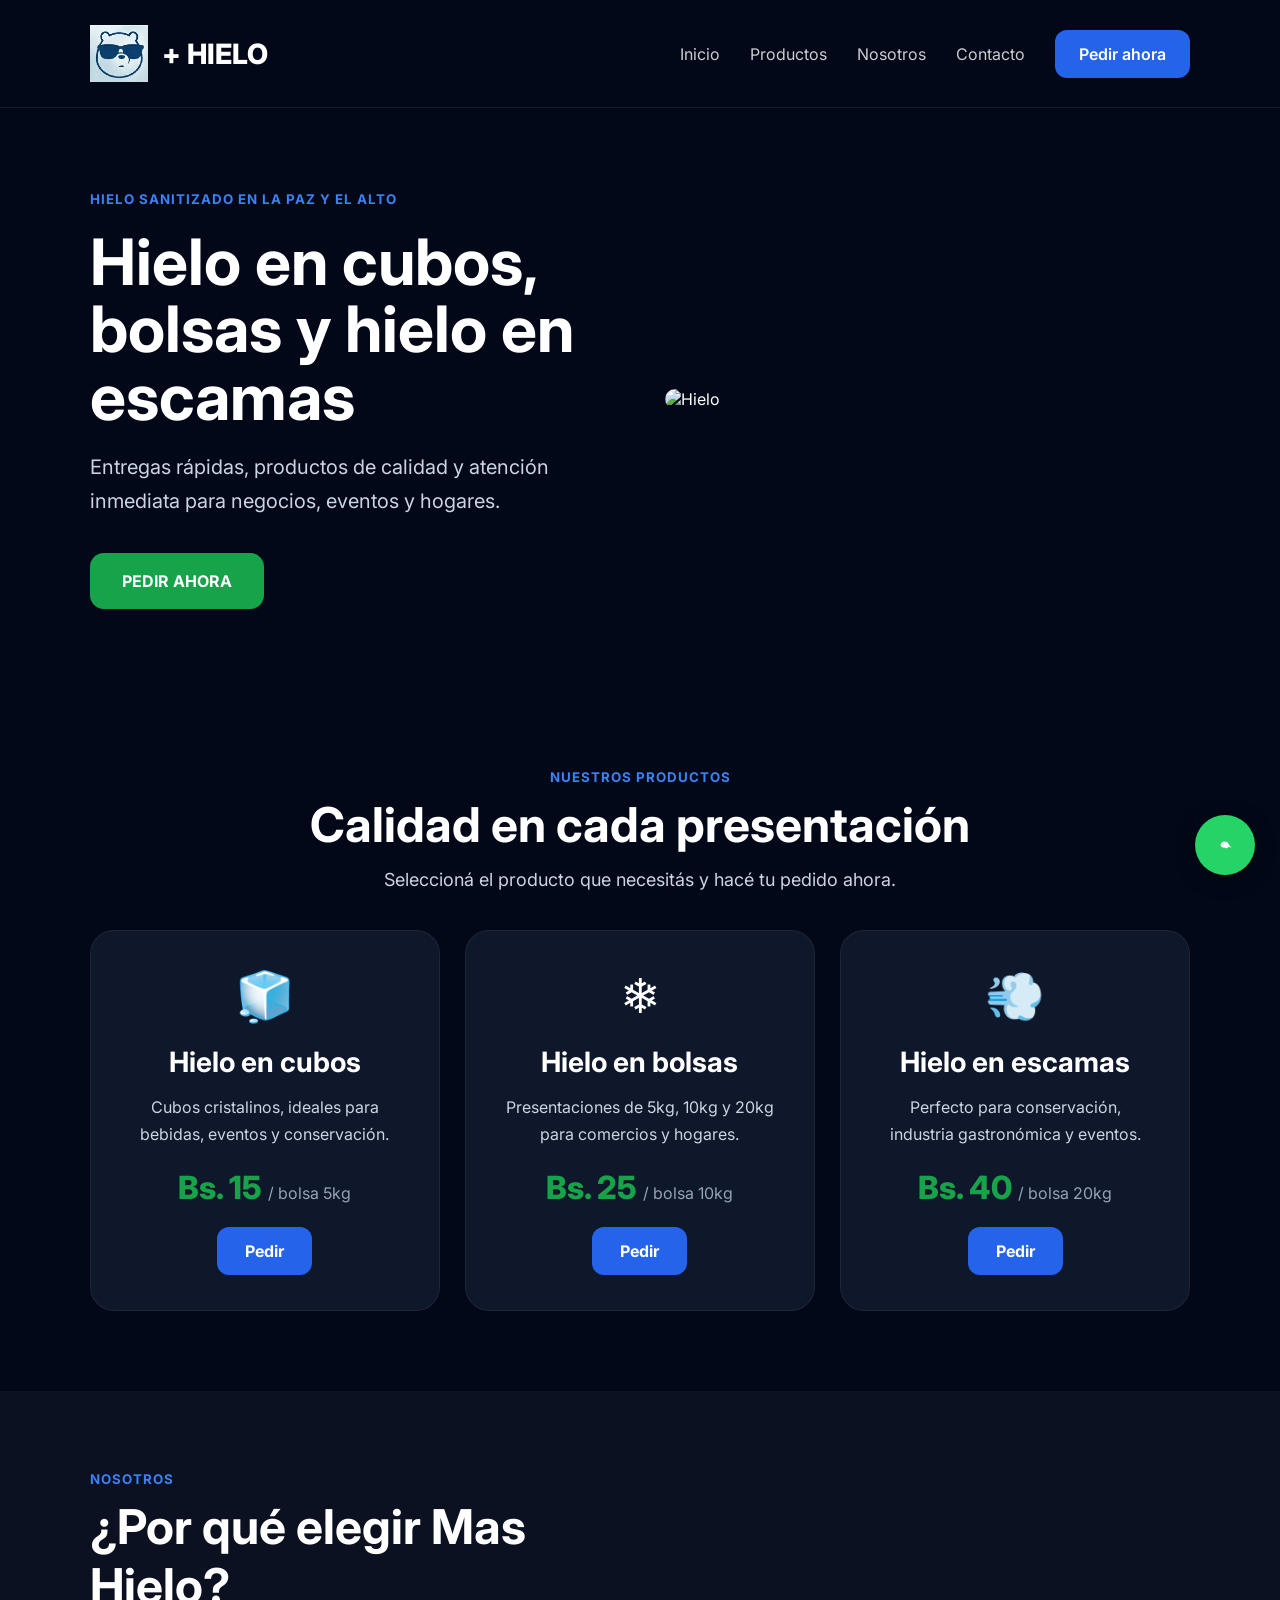
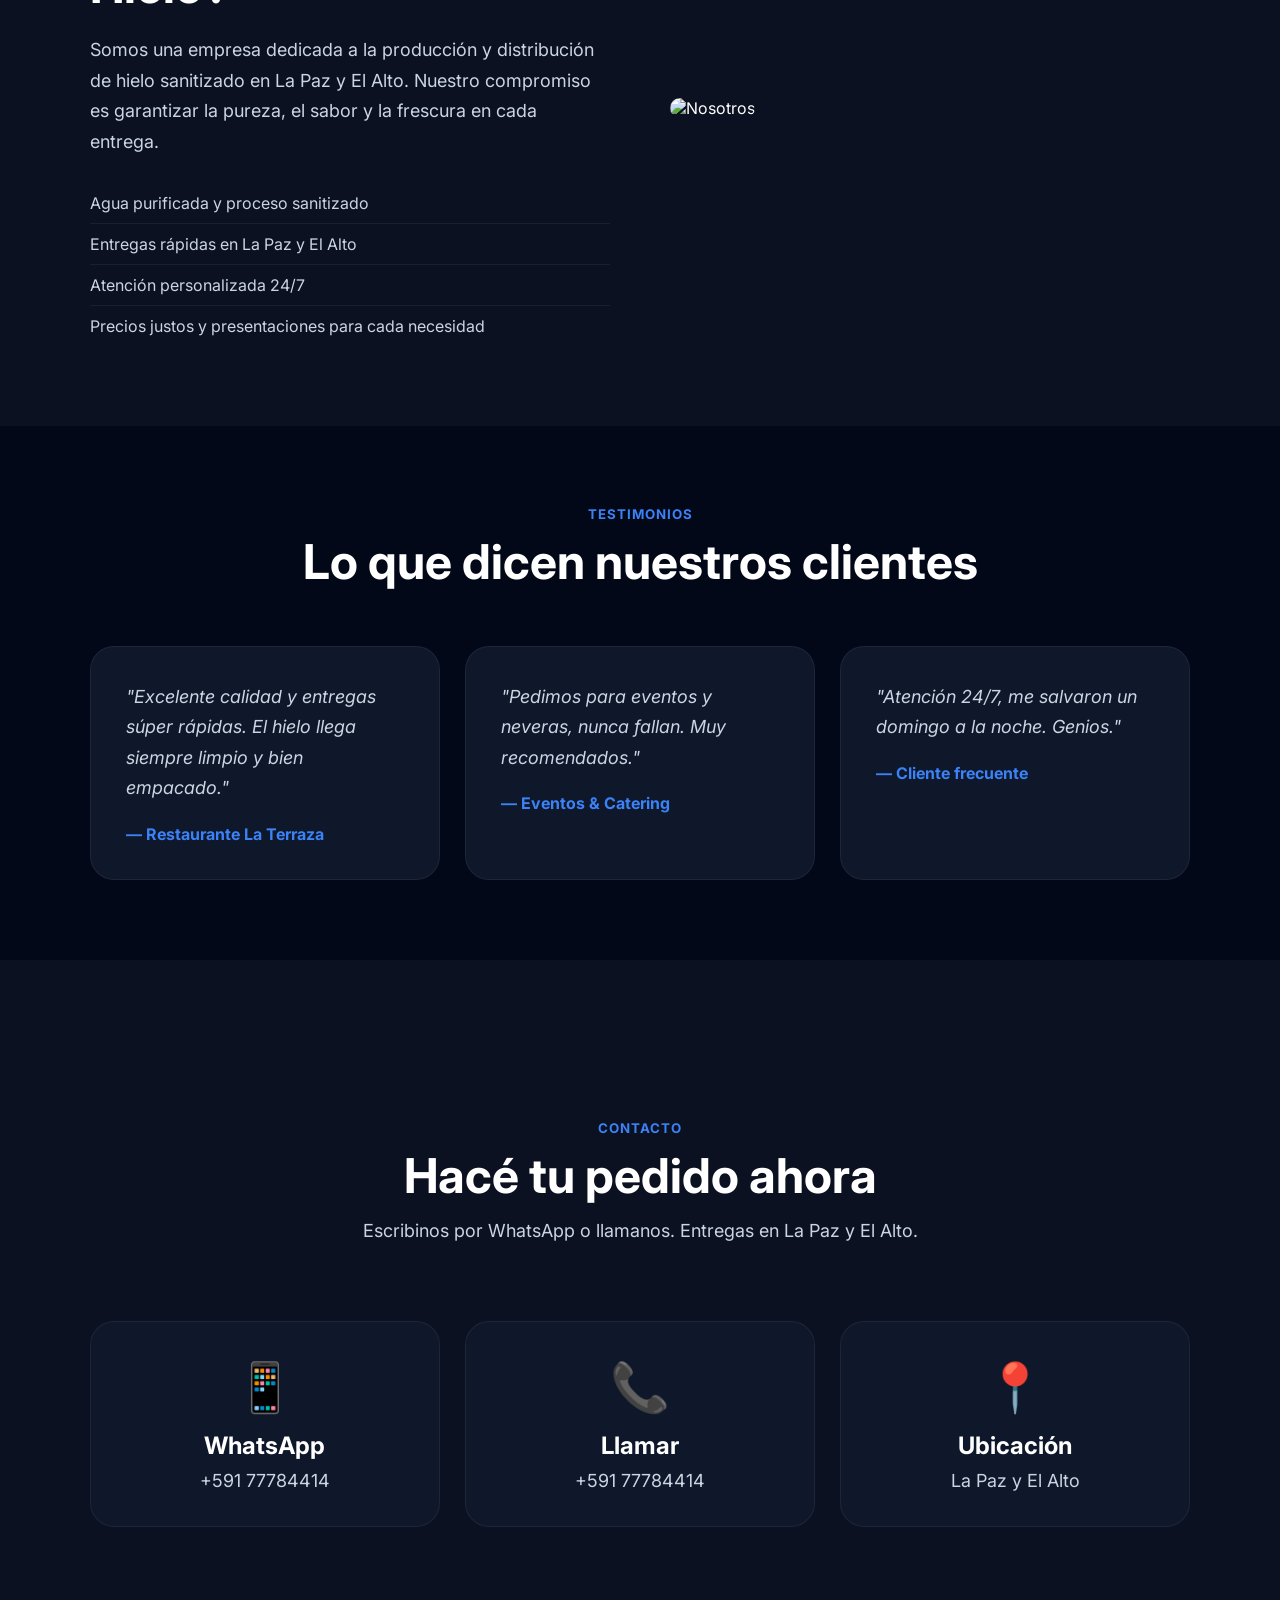
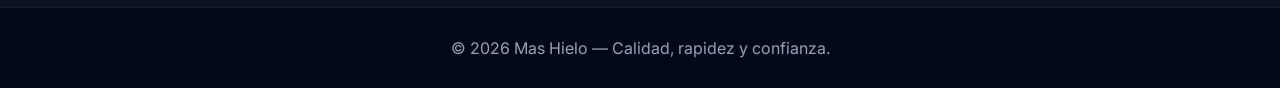
==== commit 19fb110e: "Fase 3: meta tags SEO/OG, preload fuentes, lazy loading imagenes, CSS minificado y font-display swap" ====
--- a/index.html
+++ b/index.html
@@ -3,14 +3,29 @@
 <head>
   <meta charset="UTF-8">
   <meta name="viewport" content="width=device-width, initial-scale=1.0">
-  <title>Mas Hielo</title>
-
-  <link rel="stylesheet" href="style.css">
-
-  <link rel="preconnect" href="https://fonts.googleapis.com">
-  <link rel="preconnect" href="https://fonts.gstatic.com" crossorigin>
-
-  <link href="https://fonts.googleapis.com/css2?family=Inter:wght@300;400;600;700;800&display=swap" rel="stylesheet">
+  <title>Mas Hielo - Hielo Sanitizado en La Paz y El Alto</title>
+  <meta name="description" content="Distribución de hielo sanitizado en La Paz y El Alto. Hielo en cubos, bolsas y escamas. Entregas rápidas 24/7. Pedí ahora por WhatsApp.">
+  <meta name="keywords" content="hielo, hielo sanitizado, La Paz, El Alto, hielo en cubos, hielo en escamas, hielo en bolsas">
+  <meta name="author" content="Mas Hielo">
+  <link rel="canonical" href="https://mashielo.com/">
+
+  <meta property="og:type" content="website">
+  <meta property="og:url" content="https://mashielo.com/">
+  <meta property="og:title" content="Mas Hielo - Hielo Sanitizado en La Paz y El Alto">
+  <meta property="og:description" content="Distribución de hielo sanitizado. Entregas rápidas 24/7 en La Paz y El Alto.">
+  <meta property="og:image" content="https://mashielo.com/logo.png">
+  <meta property="og:locale" content="es_BO">
+
+  <meta name="twitter:card" content="summary_large_image">
+  <meta name="twitter:url" content="https://mashielo.com/">
+  <meta name="twitter:title" content="Mas Hielo - Hielo Sanitizado en La Paz y El Alto">
+  <meta name="twitter:description" content="Distribución de hielo sanitizado. Entregas rápidas 24/7 en La Paz y El Alto.">
+  <meta name="twitter:image" content="https://mashielo.com/logo.png">
+
+  <link rel="preload" href="https://fonts.googleapis.com/css2?family=Inter:wght@300;400;600;700;800&display=swap" as="style" onload="this.onload=null;this.rel='stylesheet'">
+  <noscript><link rel="stylesheet" href="https://fonts.googleapis.com/css2?family=Inter:wght@300;400;600;700;800&display=swap"></noscript>
+
+  <link rel="stylesheet" href="style.min.css">
 
 </head>
 <body>
@@ -120,7 +135,7 @@
 
   <div class="hero-image">
 
-    <img src="https://images.unsplash.com/photo-1515694346937-94d85e41e6f0?q=80&w=1200&auto=format&fit=crop" alt="Hielo">
+    <img src="https://images.unsplash.com/photo-1515694346937-94d85e41e6f0?q=80&w=1200&auto=format&fit=crop" alt="Hielo" width="1200" height="800" fetchpriority="high">
 
   </div>
 
@@ -214,7 +229,7 @@
 
     <div class="nosotros-image">
 
-      <img src="https://images.unsplash.com/photo-1569683795645-b62e50fbf103?q=80&w=800&auto=format&fit=crop" alt="Nosotros">
+      <img src="https://images.unsplash.com/photo-1569683795645-b62e50fbf103?q=80&w=800&auto=format&fit=crop" alt="Nosotros" width="800" height="600" loading="lazy">
 
     </div>
 
--- a/style.min.css
+++ b/style.min.css
@@ -0,0 +1 @@
+*{margin:0;padding:0;box-sizing:border-box}body{font-family:'Inter',system-ui,sans-serif;background:#020817;color:white}header{display:flex;justify-content:space-between;align-items:center;padding:25px 7%;border-bottom:1px solid rgba(255,255,255,.08);position:relative}.logo{display:flex;align-items:center;gap:14px;font-weight:800;font-size:28px}.logo img{width:58px}.menu-toggle{display:none;flex-direction:column;gap:5px;background:none;border:none;cursor:pointer;padding:8px;z-index:1001}.menu-toggle span{display:block;width:24px;height:2px;background:white;border-radius:2px;transition:.3s}.menu-toggle.active span:nth-child(1){transform:rotate(45deg) translate(5px,5px)}.menu-toggle.active span:nth-child(2){opacity:0}.menu-toggle.active span:nth-child(3){transform:rotate(-45deg) translate(5px,-5px)}.header-actions{display:flex;align-items:center;gap:30px}.header-actions nav{display:flex;gap:30px}.header-actions nav a{color:white;text-decoration:none;opacity:.8;transition:.2s}.header-actions nav a:hover{opacity:1;color:#3b82f6}.btn-nav{background:#2563eb;padding:14px 24px;border-radius:12px;text-decoration:none;color:white;font-weight:600;transition:.2s}.btn-nav:hover{background:#1d4ed8}.whatsapp-float{position:fixed;bottom:25px;right:25px;width:60px;height:60px;background:#25d366;border-radius:50%;display:flex;align-items:center;justify-content:center;color:white;box-shadow:0 4px 20px rgba(0,0,0,.4);z-index:999;transition:.2s;text-decoration:none}.whatsapp-float:hover{transform:scale(1.1);background:#20ba5a}.hero{display:grid;grid-template-columns:1fr 1fr;align-items:center;gap:50px;padding:80px 7%}.hero small{color:#3b82f6;font-weight:700;letter-spacing:1px}.hero h1{font-size:64px;line-height:1.05;margin:20px 0}.hero p{color:#cbd5e1;font-size:20px;line-height:1.7;max-width:600px}.btn-main{display:inline-block;margin-top:35px;background:#16a34a;color:white;text-decoration:none;padding:18px 32px;border-radius:14px;font-weight:700;transition:.2s}.btn-main:hover{background:#15803d;transform:translateY(-2px)}.hero-image img{width:100%;border-radius:30px;transition:.3s}.hero-image:hover img{transform:scale(1.02)}.section-header{text-align:center;padding:80px 7% 40px}.section-header small{color:#3b82f6;font-weight:700;letter-spacing:1px;display:block;margin-bottom:10px}.section-header h2{font-size:48px;margin-bottom:15px}.section-header p{color:#cbd5e1;font-size:18px;max-width:600px;margin:0 auto}.productos{padding:0 7% 80px}.productos-grid{display:grid;grid-template-columns:repeat(3,1fr);gap:25px}.producto{background:#0f172a;border:1px solid rgba(255,255,255,.06);padding:35px;border-radius:24px;text-align:center;transition:.2s}.producto:hover{transform:translateY(-6px);border-color:rgba(255,255,255,.12);box-shadow:0 20px 40px rgba(0,0,0,.3)}.producto-icon{font-size:48px;margin-bottom:20px}.producto h3{font-size:28px;margin-bottom:15px}.producto p{color:#cbd5e1;line-height:1.7;margin-bottom:20px}.precio{font-size:32px;font-weight:800;color:#16a34a;margin-bottom:20px}.precio span{font-size:16px;color:#94a3b8;font-weight:400}.btn-producto{display:inline-block;background:#2563eb;color:white;text-decoration:none;padding:14px 28px;border-radius:12px;font-weight:700;transition:.2s}.btn-producto:hover{background:#1d4ed8;transform:translateY(-2px)}.nosotros{padding:80px 7%;background:#0b1120}.nosotros-content{display:grid;grid-template-columns:1fr 1fr;gap:60px;align-items:center}.nosotros-text small{color:#3b82f6;font-weight:700;letter-spacing:1px;display:block;margin-bottom:10px}.nosotros-text h2{font-size:48px;margin-bottom:20px}.nosotros-text p{color:#cbd5e1;font-size:18px;line-height:1.7;margin-bottom:25px}.nosotros-text ul{list-style:none}.nosotros-text li{padding:10px 0;border-bottom:1px solid rgba(255,255,255,.06);color:#cbd5e1}.nosotros-text li:last-child{border-bottom:none}.nosotros-image img{width:100%;border-radius:30px}.testimonios{padding:0 7% 80px}.testimonios-grid{display:grid;grid-template-columns:repeat(3,1fr);gap:25px}.testimonio{background:#0f172a;border:1px solid rgba(255,255,255,.06);padding:35px;border-radius:24px;transition:.2s}.testimonio:hover{transform:translateY(-4px);border-color:rgba(255,255,255,.12);box-shadow:0 10px 30px rgba(0,0,0,.3)}.testimonio p{color:#cbd5e1;font-size:18px;line-height:1.7;margin-bottom:20px;font-style:italic}.testimonio-author{color:#3b82f6;font-weight:700}.contacto{padding:80px 7%;background:#0b1120}.contacto-grid{display:grid;grid-template-columns:repeat(3,1fr);gap:25px;margin-top:40px}.contacto-card{background:#0f172a;border:1px solid rgba(255,255,255,.06);padding:35px;border-radius:24px;text-align:center;text-decoration:none;color:white;transition:.2s}.contacto-card:hover{transform:translateY(-6px);border-color:#2563eb;box-shadow:0 20px 40px rgba(0,0,0,.3)}.contacto-icon{font-size:48px;margin-bottom:15px}.contacto-card h3{font-size:24px;margin-bottom:10px}.contacto-card p{color:#cbd5e1;font-size:18px}.contacto-page{padding:0 0 80px}.contacto-layout{display:grid;grid-template-columns:1fr 1fr;gap:40px;padding:0 7% 40px}.contacto-info{display:flex;flex-direction:column;gap:20px}.contacto-item{display:flex;align-items:center;gap:20px;background:#0f172a;border:1px solid rgba(255,255,255,.06);padding:25px;border-radius:24px;text-decoration:none;color:white;transition:.2s}.contacto-item:hover{border-color:#2563eb}.contacto-item-icon{font-size:36px}.contacto-item h3{font-size:20px;margin-bottom:5px}.contacto-item p{color:#cbd5e1;font-size:16px}.contacto-form-wrapper{background:#0f172a;border:1px solid rgba(255,255,255,.06);padding:35px;border-radius:24px}.contacto-form{display:flex;flex-direction:column;gap:15px}.contacto-form label{font-size:14px;color:#cbd5e1;font-weight:600}.contacto-form input,.contacto-form select,.contacto-form textarea{background:#020817;border:1px solid rgba(255,255,255,.08);border-radius:12px;padding:14px 16px;color:white;font-family:'Inter',sans-serif;font-size:16px;outline:none}.contacto-form input:focus,.contacto-form select:focus,.contacto-form textarea:focus{border-color:#2563eb}.btn-form{background:#16a34a;color:white;border:none;padding:16px;border-radius:12px;font-size:18px;font-weight:700;cursor:pointer;transition:.2s}.btn-form:hover{background:#15803d}.mapa-wrapper{padding:0 7%}.mapa-wrapper iframe{width:100%;height:400px;border:none;border-radius:24px}footer{border-top:1px solid rgba(255,255,255,.08);padding:30px;text-align:center;color:#94a3b8}@media(max-width:950px){.menu-toggle{display:flex}.header-actions{position:fixed;top:0;right:-100%;width:280px;height:100vh;background:#020817;flex-direction:column;justify-content:center;gap:40px;padding:40px;transition:.3s;border-left:1px solid rgba(255,255,255,.08);z-index:1000}.header-actions.open{right:0}.header-actions nav{flex-direction:column;gap:20px;font-size:20px}.header-actions nav a{opacity:1}.btn-nav{width:100%;text-align:center}.hero{grid-template-columns:1fr}.hero h1{font-size:48px}.productos-grid,.testimonios-grid,.contacto-grid{grid-template-columns:1fr}.nosotros-content{grid-template-columns:1fr}.contacto-layout{grid-template-columns:1fr}.section-header h2{font-size:36px}}
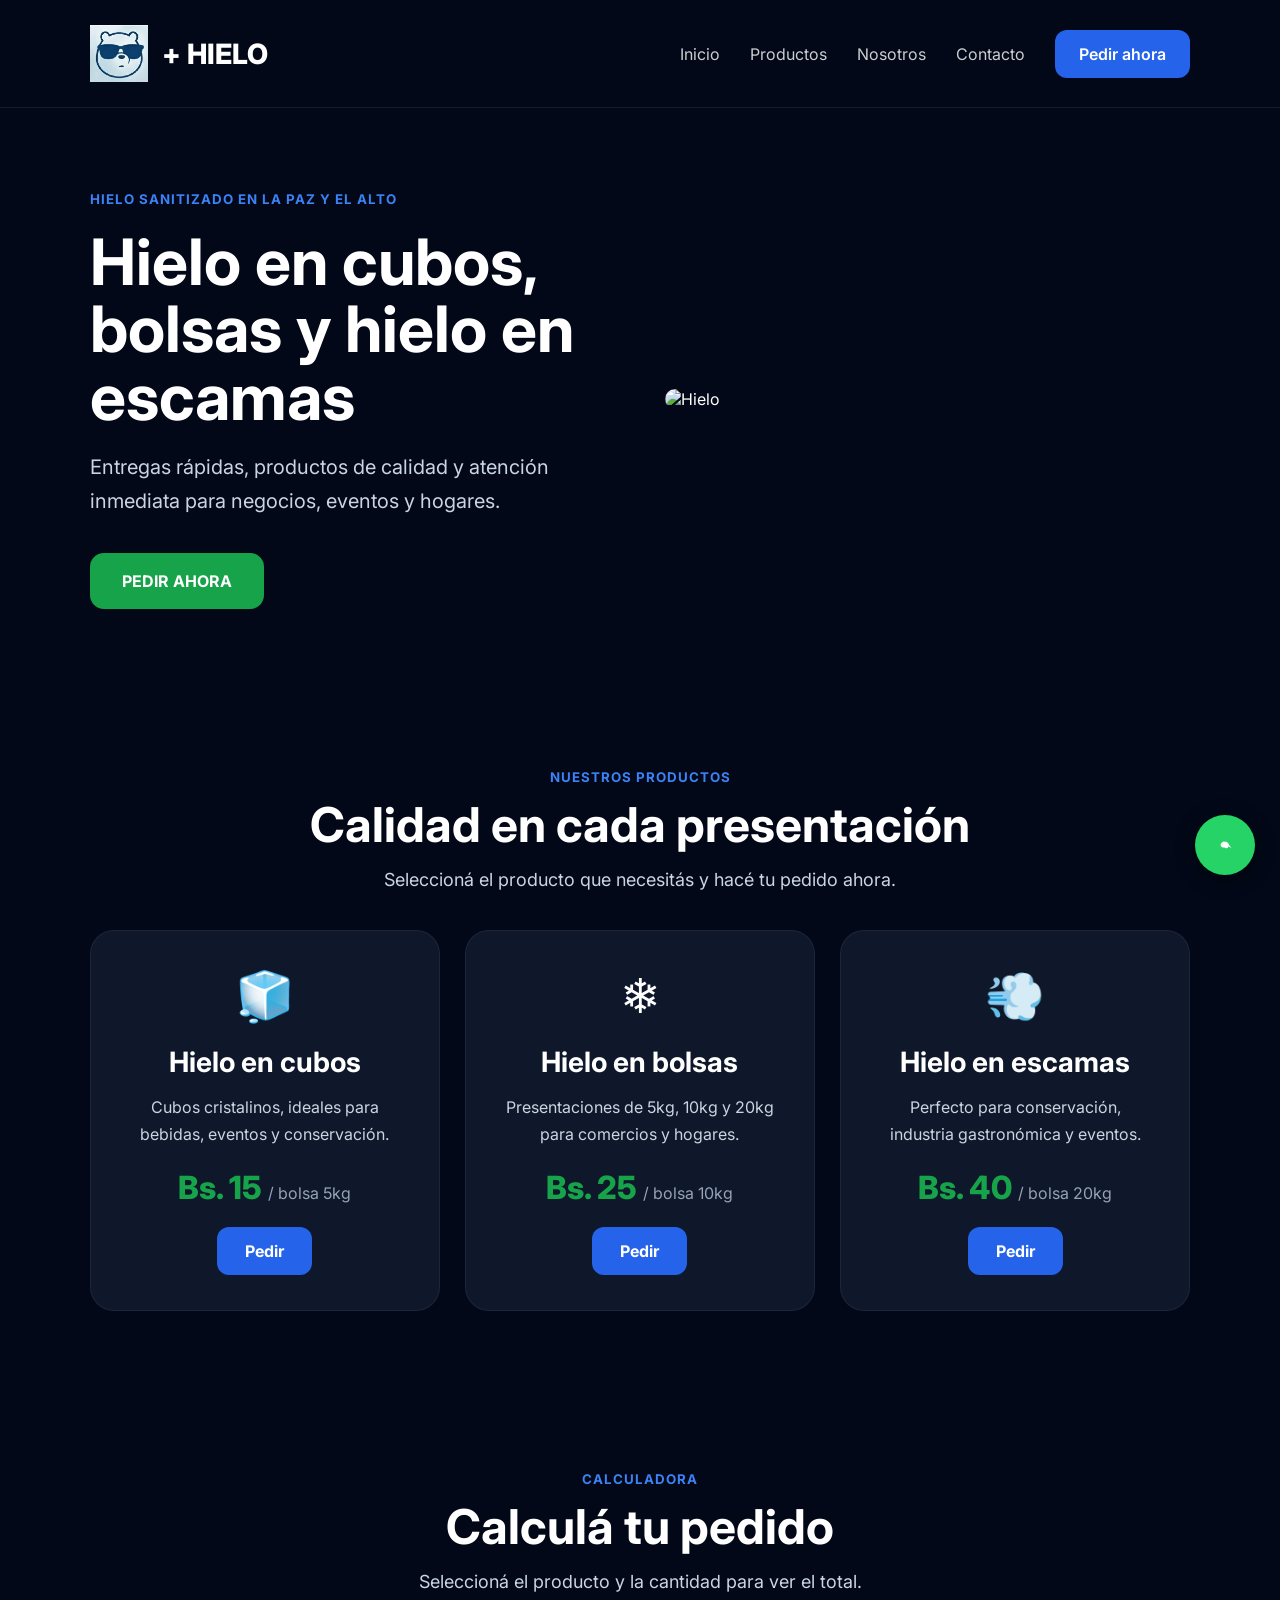
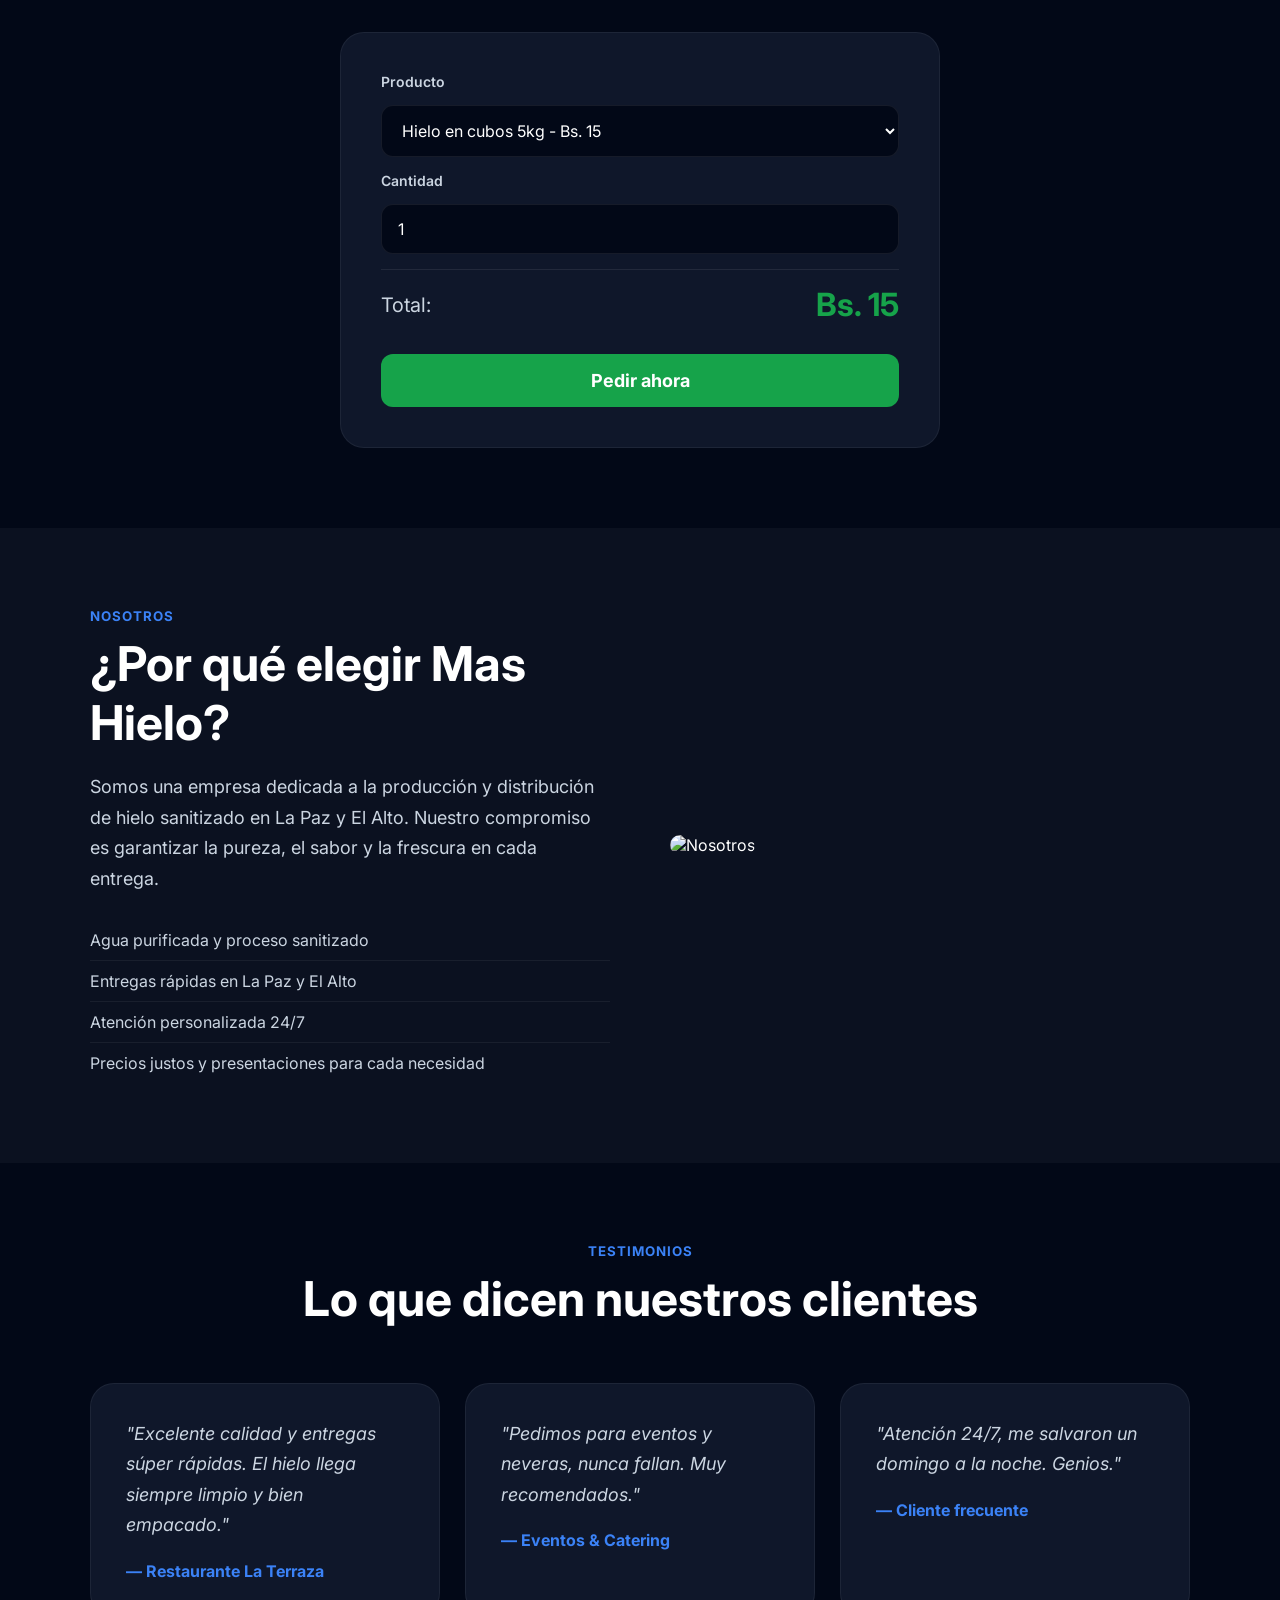
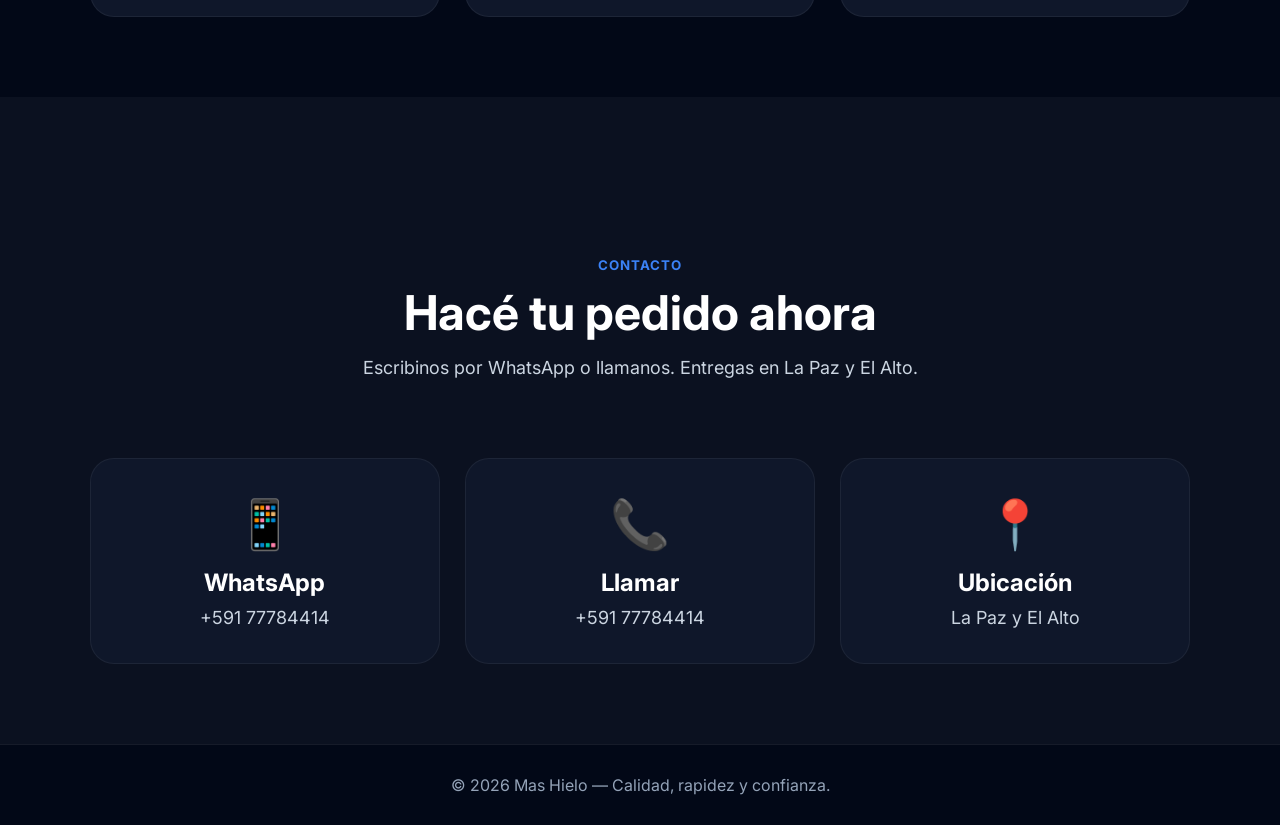
==== commit 42afa001: "Fase 4: formulario WhatsApp preformado, calculadora de pedidos, PWA manifest+sw y zonas de cobertura" ====
--- a/index.html
+++ b/index.html
@@ -27,6 +27,10 @@
 
   <link rel="stylesheet" href="style.min.css">
 
+  <link rel="manifest" href="manifest.json">
+
+  <meta name="theme-color" content="#2563eb">
+
 </head>
 <body>
 
@@ -201,6 +205,54 @@
 
 </section>
 
+<section class="calculadora" id="calculadora">
+
+  <div class="section-header">
+
+    <small>CALCULADORA</small>
+
+    <h2>Calculá tu pedido</h2>
+
+    <p>Seleccioná el producto y la cantidad para ver el total.</p>
+
+  </div>
+
+  <div class="calculadora-box">
+
+    <div class="calculadora-form">
+
+      <label for="calc-producto">Producto</label>
+
+      <select id="calc-producto">
+
+        <option value="Hielo en cubos 5kg" data-precio="15">Hielo en cubos 5kg - Bs. 15</option>
+
+        <option value="Hielo en bolsas 10kg" data-precio="25">Hielo en bolsas 10kg - Bs. 25</option>
+
+        <option value="Hielo en escamas 20kg" data-precio="40">Hielo en escamas 20kg - Bs. 40</option>
+
+      </select>
+
+      <label for="calc-cantidad">Cantidad</label>
+
+      <input type="number" id="calc-cantidad" min="1" value="1">
+
+      <div class="calc-total">
+
+        <span>Total:</span>
+
+        <strong id="calc-precio">Bs. 15</strong>
+
+      </div>
+
+      <a class="btn-calculadora" href="/qr">Pedir ahora</a>
+
+    </div>
+
+  </div>
+
+</section>
+
 <section class="nosotros" id="nosotros">
 
   <div class="nosotros-content">
@@ -335,5 +387,59 @@
 
 </footer>
 
+<script>
+
+  const menuToggle = document.querySelector('.menu-toggle');
+
+  const headerActions = document.querySelector('.header-actions');
+
+  menuToggle.addEventListener('click', () => {
+
+    headerActions.classList.toggle('open');
+
+    menuToggle.classList.toggle('active');
+
+  });
+
+  document.querySelectorAll('.header-actions nav a').forEach(link => {
+
+    link.addEventListener('click', () => {
+
+      headerActions.classList.remove('open');
+
+      menuToggle.classList.remove('active');
+
+    });
+
+  });
+
+  const calcProducto = document.getElementById('calc-producto');
+
+  const calcCantidad = document.getElementById('calc-cantidad');
+
+  const calcPrecio = document.getElementById('calc-precio');
+
+  function actualizarTotal() {
+
+    const precio = parseFloat(calcProducto.options[calcProducto.selectedIndex].dataset.precio);
+
+    const cantidad = parseInt(calcCantidad.value) || 0;
+
+    calcPrecio.textContent = 'Bs. ' + (precio * cantidad);
+
+  }
+
+  calcProducto.addEventListener('change', actualizarTotal);
+
+  calcCantidad.addEventListener('input', actualizarTotal);
+
+  if ('serviceWorker' in navigator) {
+
+    navigator.serviceWorker.register('/sw.js');
+
+  }
+
+</script>
+
 </body>
 </html>
--- a/style.min.css
+++ b/style.min.css
@@ -1 +1 @@
-*{margin:0;padding:0;box-sizing:border-box}body{font-family:'Inter',system-ui,sans-serif;background:#020817;color:white}header{display:flex;justify-content:space-between;align-items:center;padding:25px 7%;border-bottom:1px solid rgba(255,255,255,.08);position:relative}.logo{display:flex;align-items:center;gap:14px;font-weight:800;font-size:28px}.logo img{width:58px}.menu-toggle{display:none;flex-direction:column;gap:5px;background:none;border:none;cursor:pointer;padding:8px;z-index:1001}.menu-toggle span{display:block;width:24px;height:2px;background:white;border-radius:2px;transition:.3s}.menu-toggle.active span:nth-child(1){transform:rotate(45deg) translate(5px,5px)}.menu-toggle.active span:nth-child(2){opacity:0}.menu-toggle.active span:nth-child(3){transform:rotate(-45deg) translate(5px,-5px)}.header-actions{display:flex;align-items:center;gap:30px}.header-actions nav{display:flex;gap:30px}.header-actions nav a{color:white;text-decoration:none;opacity:.8;transition:.2s}.header-actions nav a:hover{opacity:1;color:#3b82f6}.btn-nav{background:#2563eb;padding:14px 24px;border-radius:12px;text-decoration:none;color:white;font-weight:600;transition:.2s}.btn-nav:hover{background:#1d4ed8}.whatsapp-float{position:fixed;bottom:25px;right:25px;width:60px;height:60px;background:#25d366;border-radius:50%;display:flex;align-items:center;justify-content:center;color:white;box-shadow:0 4px 20px rgba(0,0,0,.4);z-index:999;transition:.2s;text-decoration:none}.whatsapp-float:hover{transform:scale(1.1);background:#20ba5a}.hero{display:grid;grid-template-columns:1fr 1fr;align-items:center;gap:50px;padding:80px 7%}.hero small{color:#3b82f6;font-weight:700;letter-spacing:1px}.hero h1{font-size:64px;line-height:1.05;margin:20px 0}.hero p{color:#cbd5e1;font-size:20px;line-height:1.7;max-width:600px}.btn-main{display:inline-block;margin-top:35px;background:#16a34a;color:white;text-decoration:none;padding:18px 32px;border-radius:14px;font-weight:700;transition:.2s}.btn-main:hover{background:#15803d;transform:translateY(-2px)}.hero-image img{width:100%;border-radius:30px;transition:.3s}.hero-image:hover img{transform:scale(1.02)}.section-header{text-align:center;padding:80px 7% 40px}.section-header small{color:#3b82f6;font-weight:700;letter-spacing:1px;display:block;margin-bottom:10px}.section-header h2{font-size:48px;margin-bottom:15px}.section-header p{color:#cbd5e1;font-size:18px;max-width:600px;margin:0 auto}.productos{padding:0 7% 80px}.productos-grid{display:grid;grid-template-columns:repeat(3,1fr);gap:25px}.producto{background:#0f172a;border:1px solid rgba(255,255,255,.06);padding:35px;border-radius:24px;text-align:center;transition:.2s}.producto:hover{transform:translateY(-6px);border-color:rgba(255,255,255,.12);box-shadow:0 20px 40px rgba(0,0,0,.3)}.producto-icon{font-size:48px;margin-bottom:20px}.producto h3{font-size:28px;margin-bottom:15px}.producto p{color:#cbd5e1;line-height:1.7;margin-bottom:20px}.precio{font-size:32px;font-weight:800;color:#16a34a;margin-bottom:20px}.precio span{font-size:16px;color:#94a3b8;font-weight:400}.btn-producto{display:inline-block;background:#2563eb;color:white;text-decoration:none;padding:14px 28px;border-radius:12px;font-weight:700;transition:.2s}.btn-producto:hover{background:#1d4ed8;transform:translateY(-2px)}.nosotros{padding:80px 7%;background:#0b1120}.nosotros-content{display:grid;grid-template-columns:1fr 1fr;gap:60px;align-items:center}.nosotros-text small{color:#3b82f6;font-weight:700;letter-spacing:1px;display:block;margin-bottom:10px}.nosotros-text h2{font-size:48px;margin-bottom:20px}.nosotros-text p{color:#cbd5e1;font-size:18px;line-height:1.7;margin-bottom:25px}.nosotros-text ul{list-style:none}.nosotros-text li{padding:10px 0;border-bottom:1px solid rgba(255,255,255,.06);color:#cbd5e1}.nosotros-text li:last-child{border-bottom:none}.nosotros-image img{width:100%;border-radius:30px}.testimonios{padding:0 7% 80px}.testimonios-grid{display:grid;grid-template-columns:repeat(3,1fr);gap:25px}.testimonio{background:#0f172a;border:1px solid rgba(255,255,255,.06);padding:35px;border-radius:24px;transition:.2s}.testimonio:hover{transform:translateY(-4px);border-color:rgba(255,255,255,.12);box-shadow:0 10px 30px rgba(0,0,0,.3)}.testimonio p{color:#cbd5e1;font-size:18px;line-height:1.7;margin-bottom:20px;font-style:italic}.testimonio-author{color:#3b82f6;font-weight:700}.contacto{padding:80px 7%;background:#0b1120}.contacto-grid{display:grid;grid-template-columns:repeat(3,1fr);gap:25px;margin-top:40px}.contacto-card{background:#0f172a;border:1px solid rgba(255,255,255,.06);padding:35px;border-radius:24px;text-align:center;text-decoration:none;color:white;transition:.2s}.contacto-card:hover{transform:translateY(-6px);border-color:#2563eb;box-shadow:0 20px 40px rgba(0,0,0,.3)}.contacto-icon{font-size:48px;margin-bottom:15px}.contacto-card h3{font-size:24px;margin-bottom:10px}.contacto-card p{color:#cbd5e1;font-size:18px}.contacto-page{padding:0 0 80px}.contacto-layout{display:grid;grid-template-columns:1fr 1fr;gap:40px;padding:0 7% 40px}.contacto-info{display:flex;flex-direction:column;gap:20px}.contacto-item{display:flex;align-items:center;gap:20px;background:#0f172a;border:1px solid rgba(255,255,255,.06);padding:25px;border-radius:24px;text-decoration:none;color:white;transition:.2s}.contacto-item:hover{border-color:#2563eb}.contacto-item-icon{font-size:36px}.contacto-item h3{font-size:20px;margin-bottom:5px}.contacto-item p{color:#cbd5e1;font-size:16px}.contacto-form-wrapper{background:#0f172a;border:1px solid rgba(255,255,255,.06);padding:35px;border-radius:24px}.contacto-form{display:flex;flex-direction:column;gap:15px}.contacto-form label{font-size:14px;color:#cbd5e1;font-weight:600}.contacto-form input,.contacto-form select,.contacto-form textarea{background:#020817;border:1px solid rgba(255,255,255,.08);border-radius:12px;padding:14px 16px;color:white;font-family:'Inter',sans-serif;font-size:16px;outline:none}.contacto-form input:focus,.contacto-form select:focus,.contacto-form textarea:focus{border-color:#2563eb}.btn-form{background:#16a34a;color:white;border:none;padding:16px;border-radius:12px;font-size:18px;font-weight:700;cursor:pointer;transition:.2s}.btn-form:hover{background:#15803d}.mapa-wrapper{padding:0 7%}.mapa-wrapper iframe{width:100%;height:400px;border:none;border-radius:24px}footer{border-top:1px solid rgba(255,255,255,.08);padding:30px;text-align:center;color:#94a3b8}@media(max-width:950px){.menu-toggle{display:flex}.header-actions{position:fixed;top:0;right:-100%;width:280px;height:100vh;background:#020817;flex-direction:column;justify-content:center;gap:40px;padding:40px;transition:.3s;border-left:1px solid rgba(255,255,255,.08);z-index:1000}.header-actions.open{right:0}.header-actions nav{flex-direction:column;gap:20px;font-size:20px}.header-actions nav a{opacity:1}.btn-nav{width:100%;text-align:center}.hero{grid-template-columns:1fr}.hero h1{font-size:48px}.productos-grid,.testimonios-grid,.contacto-grid{grid-template-columns:1fr}.nosotros-content{grid-template-columns:1fr}.contacto-layout{grid-template-columns:1fr}.section-header h2{font-size:36px}}+*{margin:0;padding:0;box-sizing:border-box}body{font-family:'Inter',system-ui,sans-serif;background:#020817;color:white}header{display:flex;justify-content:space-between;align-items:center;padding:25px 7%;border-bottom:1px solid rgba(255,255,255,.08);position:relative}.logo{display:flex;align-items:center;gap:14px;font-weight:800;font-size:28px}.logo img{width:58px}.menu-toggle{display:none;flex-direction:column;gap:5px;background:none;border:none;cursor:pointer;padding:8px;z-index:1001}.menu-toggle span{display:block;width:24px;height:2px;background:white;border-radius:2px;transition:.3s}.menu-toggle.active span:nth-child(1){transform:rotate(45deg) translate(5px,5px)}.menu-toggle.active span:nth-child(2){opacity:0}.menu-toggle.active span:nth-child(3){transform:rotate(-45deg) translate(5px,-5px)}.header-actions{display:flex;align-items:center;gap:30px}.header-actions nav{display:flex;gap:30px}.header-actions nav a{color:white;text-decoration:none;opacity:.8;transition:.2s}.header-actions nav a:hover{opacity:1;color:#3b82f6}.btn-nav{background:#2563eb;padding:14px 24px;border-radius:12px;text-decoration:none;color:white;font-weight:600;transition:.2s}.btn-nav:hover{background:#1d4ed8}.whatsapp-float{position:fixed;bottom:25px;right:25px;width:60px;height:60px;background:#25d366;border-radius:50%;display:flex;align-items:center;justify-content:center;color:white;box-shadow:0 4px 20px rgba(0,0,0,.4);z-index:999;transition:.2s;text-decoration:none}.whatsapp-float:hover{transform:scale(1.1);background:#20ba5a}.hero{display:grid;grid-template-columns:1fr 1fr;align-items:center;gap:50px;padding:80px 7%}.hero small{color:#3b82f6;font-weight:700;letter-spacing:1px}.hero h1{font-size:64px;line-height:1.05;margin:20px 0}.hero p{color:#cbd5e1;font-size:20px;line-height:1.7;max-width:600px}.btn-main{display:inline-block;margin-top:35px;background:#16a34a;color:white;text-decoration:none;padding:18px 32px;border-radius:14px;font-weight:700;transition:.2s}.btn-main:hover{background:#15803d;transform:translateY(-2px)}.hero-image img{width:100%;border-radius:30px;transition:.3s}.hero-image:hover img{transform:scale(1.02)}.section-header{text-align:center;padding:80px 7% 40px}.section-header small{color:#3b82f6;font-weight:700;letter-spacing:1px;display:block;margin-bottom:10px}.section-header h2{font-size:48px;margin-bottom:15px}.section-header p{color:#cbd5e1;font-size:18px;max-width:600px;margin:0 auto}.productos{padding:0 7% 80px}.productos-grid{display:grid;grid-template-columns:repeat(3,1fr);gap:25px}.producto{background:#0f172a;border:1px solid rgba(255,255,255,.06);padding:35px;border-radius:24px;text-align:center;transition:.2s}.producto:hover{transform:translateY(-6px);border-color:rgba(255,255,255,.12);box-shadow:0 20px 40px rgba(0,0,0,.3)}.producto-icon{font-size:48px;margin-bottom:20px}.producto h3{font-size:28px;margin-bottom:15px}.producto p{color:#cbd5e1;line-height:1.7;margin-bottom:20px}.precio{font-size:32px;font-weight:800;color:#16a34a;margin-bottom:20px}.precio span{font-size:16px;color:#94a3b8;font-weight:400}.btn-producto{display:inline-block;background:#2563eb;color:white;text-decoration:none;padding:14px 28px;border-radius:12px;font-weight:700;transition:.2s}.btn-producto:hover{background:#1d4ed8;transform:translateY(-2px)}.calculadora{padding:0 7% 80px}.calculadora-box{background:#0f172a;border:1px solid rgba(255,255,255,.06);border-radius:24px;padding:40px;max-width:600px;margin:0 auto}.calculadora-form{display:flex;flex-direction:column;gap:15px}.calculadora-form label{font-size:14px;color:#cbd5e1;font-weight:600}.calculadora-form select,.calculadora-form input{background:#020817;border:1px solid rgba(255,255,255,.08);border-radius:12px;padding:14px 16px;color:white;font-family:'Inter',sans-serif;font-size:16px;outline:none}.calculadora-form select:focus,.calculadora-form input:focus{border-color:#2563eb}.calc-total{display:flex;justify-content:space-between;align-items:center;padding:15px 0;border-top:1px solid rgba(255,255,255,.08);font-size:20px;color:#cbd5e1}.calc-total strong{color:#16a34a;font-size:32px}.btn-calculadora{display:block;background:#16a34a;color:white;text-decoration:none;padding:16px;border-radius:12px;font-size:18px;font-weight:700;text-align:center;transition:.2s}.btn-calculadora:hover{background:#15803d;transform:translateY(-2px)}.nosotros{padding:80px 7%;background:#0b1120}.nosotros-content{display:grid;grid-template-columns:1fr 1fr;gap:60px;align-items:center}.nosotros-text small{color:#3b82f6;font-weight:700;letter-spacing:1px;display:block;margin-bottom:10px}.nosotros-text h2{font-size:48px;margin-bottom:20px}.nosotros-text p{color:#cbd5e1;font-size:18px;line-height:1.7;margin-bottom:25px}.nosotros-text ul{list-style:none}.nosotros-text li{padding:10px 0;border-bottom:1px solid rgba(255,255,255,.06);color:#cbd5e1}.nosotros-text li:last-child{border-bottom:none}.nosotros-image img{width:100%;border-radius:30px}.testimonios{padding:0 7% 80px}.testimonios-grid{display:grid;grid-template-columns:repeat(3,1fr);gap:25px}.testimonio{background:#0f172a;border:1px solid rgba(255,255,255,.06);padding:35px;border-radius:24px;transition:.2s}.testimonio:hover{transform:translateY(-4px);border-color:rgba(255,255,255,.12);box-shadow:0 10px 30px rgba(0,0,0,.3)}.testimonio p{color:#cbd5e1;font-size:18px;line-height:1.7;margin-bottom:20px;font-style:italic}.testimonio-author{color:#3b82f6;font-weight:700}.contacto{padding:80px 7%;background:#0b1120}.contacto-grid{display:grid;grid-template-columns:repeat(3,1fr);gap:25px;margin-top:40px}.contacto-card{background:#0f172a;border:1px solid rgba(255,255,255,.06);padding:35px;border-radius:24px;text-align:center;text-decoration:none;color:white;transition:.2s}.contacto-card:hover{transform:translateY(-6px);border-color:#2563eb;box-shadow:0 20px 40px rgba(0,0,0,.3)}.contacto-icon{font-size:48px;margin-bottom:15px}.contacto-card h3{font-size:24px;margin-bottom:10px}.contacto-card p{color:#cbd5e1;font-size:18px}.contacto-page{padding:0 0 80px}.contacto-layout{display:grid;grid-template-columns:1fr 1fr;gap:40px;padding:0 7% 40px}.contacto-info{display:flex;flex-direction:column;gap:20px}.contacto-item{display:flex;align-items:center;gap:20px;background:#0f172a;border:1px solid rgba(255,255,255,.06);padding:25px;border-radius:24px;text-decoration:none;color:white;transition:.2s}.contacto-item:hover{border-color:#2563eb}.contacto-item-icon{font-size:36px}.contacto-item h3{font-size:20px;margin-bottom:5px}.contacto-item p{color:#cbd5e1;font-size:16px}.contacto-form-wrapper{background:#0f172a;border:1px solid rgba(255,255,255,.06);padding:35px;border-radius:24px}.contacto-form{display:flex;flex-direction:column;gap:15px}.contacto-form label{font-size:14px;color:#cbd5e1;font-weight:600}.contacto-form input,.contacto-form select,.contacto-form textarea{background:#020817;border:1px solid rgba(255,255,255,.08);border-radius:12px;padding:14px 16px;color:white;font-family:'Inter',sans-serif;font-size:16px;outline:none}.contacto-form input:focus,.contacto-form select:focus,.contacto-form textarea:focus{border-color:#2563eb}.btn-form{background:#16a34a;color:white;border:none;padding:16px;border-radius:12px;font-size:18px;font-weight:700;cursor:pointer;transition:.2s}.btn-form:hover{background:#15803d}.mapa-wrapper{padding:0 7%}.mapa-wrapper iframe{width:100%;height:400px;border:none;border-radius:24px}.zonas-wrapper{padding:0 7% 80px;background:#0b1120}.zonas-grid{display:grid;grid-template-columns:repeat(3,1fr);gap:25px;margin-top:40px}.zona{background:#0f172a;border:1px solid rgba(255,255,255,.06);padding:35px;border-radius:24px;text-align:center}.zona h3{font-size:24px;margin-bottom:15px;color:#3b82f6}.zona p{color:#cbd5e1;line-height:1.7}footer{border-top:1px solid rgba(255,255,255,.08);padding:30px;text-align:center;color:#94a3b8}@media(max-width:950px){.menu-toggle{display:flex}.header-actions{position:fixed;top:0;right:-100%;width:280px;height:100vh;background:#020817;flex-direction:column;justify-content:center;gap:40px;padding:40px;transition:.3s;border-left:1px solid rgba(255,255,255,.08);z-index:1000}.header-actions.open{right:0}.header-actions nav{flex-direction:column;gap:20px;font-size:20px}.header-actions nav a{opacity:1}.btn-nav{width:100%;text-align:center}.hero{grid-template-columns:1fr}.hero h1{font-size:48px}.productos-grid,.testimonios-grid,.contacto-grid,.zonas-grid{grid-template-columns:1fr}.nosotros-content{grid-template-columns:1fr}.contacto-layout{grid-template-columns:1fr}.section-header h2{font-size:36px}}
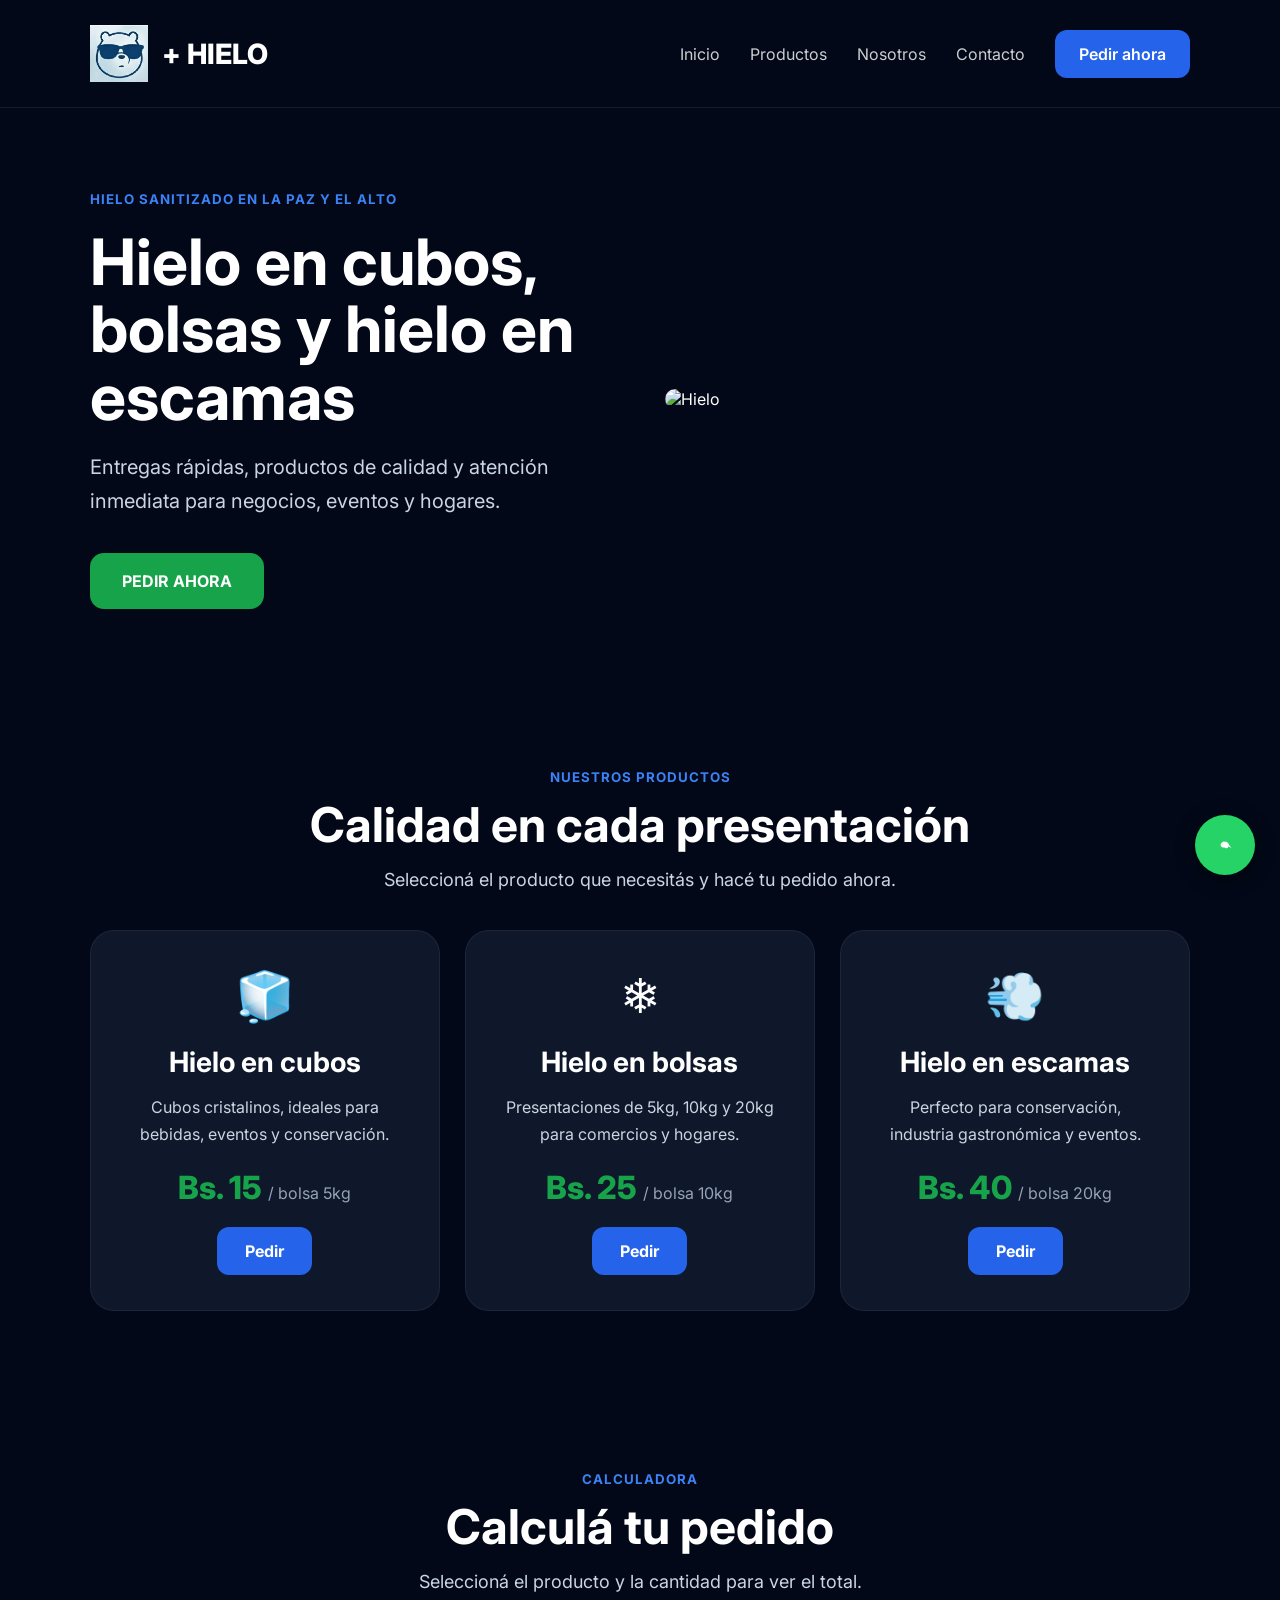
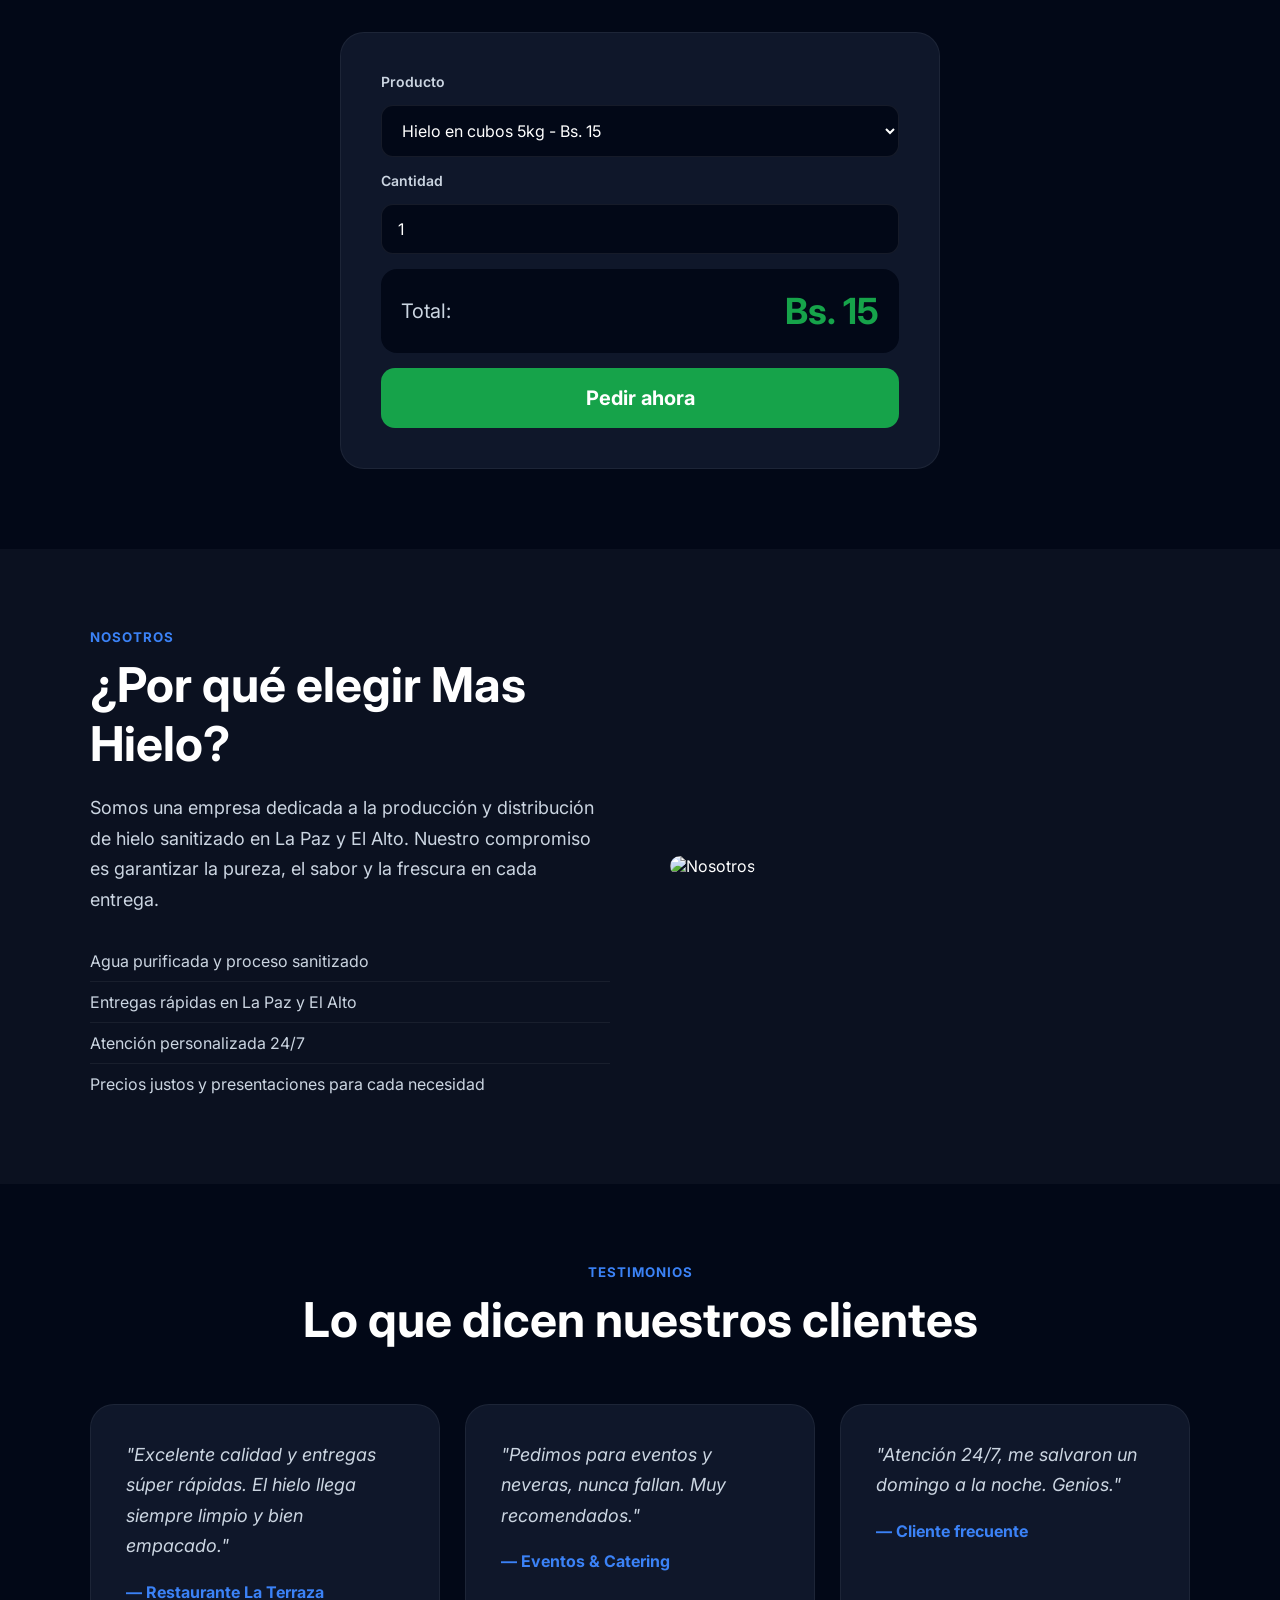
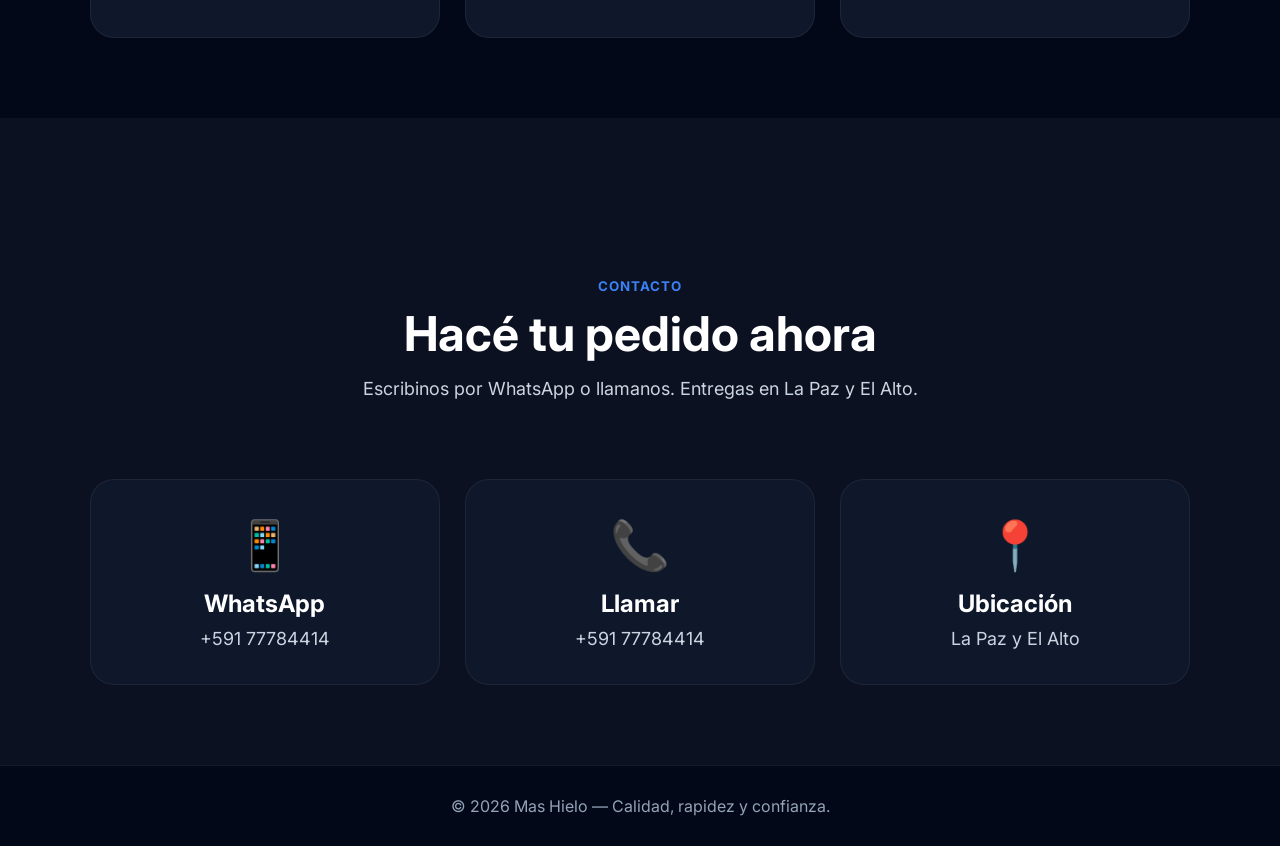
==== commit ba19a4c3: "Mejorar calculadora: actualizar total en tiempo real, boton Pedir ahora envia a WhatsApp con el calc" ====
--- a/index.html
+++ b/index.html
@@ -245,7 +245,7 @@
 
       </div>
 
-      <a class="btn-calculadora" href="/qr">Pedir ahora</a>
+      <a class="btn-calculadora" href="https://wa.me/59177784414?text=Hola%2C%20deseo%20realizar%20un%20pedido.">Pedir ahora</a>
 
     </div>
 
@@ -419,19 +419,29 @@
 
   const calcPrecio = document.getElementById('calc-precio');
 
+  const btnCalculadora = document.querySelector('.btn-calculadora');
+
   function actualizarTotal() {
 
     const precio = parseFloat(calcProducto.options[calcProducto.selectedIndex].dataset.precio);
 
     const cantidad = parseInt(calcCantidad.value) || 0;
 
-    calcPrecio.textContent = 'Bs. ' + (precio * cantidad);
+    const total = precio * cantidad;
+
+    calcPrecio.textContent = 'Bs. ' + total;
+
+    btnCalculadora.href = `https://wa.me/59177784414?text=${encodeURIComponent(`Hola, deseo pedir: ${calcProducto.value} x ${cantidad} = Bs. ${total}`)}`;
 
   }
 
+  actualizarTotal();
+
   calcProducto.addEventListener('change', actualizarTotal);
 
   calcCantidad.addEventListener('input', actualizarTotal);
+
+  calcCantidad.addEventListener('change', actualizarTotal);
 
   if ('serviceWorker' in navigator) {
 
--- a/style.min.css
+++ b/style.min.css
@@ -1 +1 @@
-*{margin:0;padding:0;box-sizing:border-box}body{font-family:'Inter',system-ui,sans-serif;background:#020817;color:white}header{display:flex;justify-content:space-between;align-items:center;padding:25px 7%;border-bottom:1px solid rgba(255,255,255,.08);position:relative}.logo{display:flex;align-items:center;gap:14px;font-weight:800;font-size:28px}.logo img{width:58px}.menu-toggle{display:none;flex-direction:column;gap:5px;background:none;border:none;cursor:pointer;padding:8px;z-index:1001}.menu-toggle span{display:block;width:24px;height:2px;background:white;border-radius:2px;transition:.3s}.menu-toggle.active span:nth-child(1){transform:rotate(45deg) translate(5px,5px)}.menu-toggle.active span:nth-child(2){opacity:0}.menu-toggle.active span:nth-child(3){transform:rotate(-45deg) translate(5px,-5px)}.header-actions{display:flex;align-items:center;gap:30px}.header-actions nav{display:flex;gap:30px}.header-actions nav a{color:white;text-decoration:none;opacity:.8;transition:.2s}.header-actions nav a:hover{opacity:1;color:#3b82f6}.btn-nav{background:#2563eb;padding:14px 24px;border-radius:12px;text-decoration:none;color:white;font-weight:600;transition:.2s}.btn-nav:hover{background:#1d4ed8}.whatsapp-float{position:fixed;bottom:25px;right:25px;width:60px;height:60px;background:#25d366;border-radius:50%;display:flex;align-items:center;justify-content:center;color:white;box-shadow:0 4px 20px rgba(0,0,0,.4);z-index:999;transition:.2s;text-decoration:none}.whatsapp-float:hover{transform:scale(1.1);background:#20ba5a}.hero{display:grid;grid-template-columns:1fr 1fr;align-items:center;gap:50px;padding:80px 7%}.hero small{color:#3b82f6;font-weight:700;letter-spacing:1px}.hero h1{font-size:64px;line-height:1.05;margin:20px 0}.hero p{color:#cbd5e1;font-size:20px;line-height:1.7;max-width:600px}.btn-main{display:inline-block;margin-top:35px;background:#16a34a;color:white;text-decoration:none;padding:18px 32px;border-radius:14px;font-weight:700;transition:.2s}.btn-main:hover{background:#15803d;transform:translateY(-2px)}.hero-image img{width:100%;border-radius:30px;transition:.3s}.hero-image:hover img{transform:scale(1.02)}.section-header{text-align:center;padding:80px 7% 40px}.section-header small{color:#3b82f6;font-weight:700;letter-spacing:1px;display:block;margin-bottom:10px}.section-header h2{font-size:48px;margin-bottom:15px}.section-header p{color:#cbd5e1;font-size:18px;max-width:600px;margin:0 auto}.productos{padding:0 7% 80px}.productos-grid{display:grid;grid-template-columns:repeat(3,1fr);gap:25px}.producto{background:#0f172a;border:1px solid rgba(255,255,255,.06);padding:35px;border-radius:24px;text-align:center;transition:.2s}.producto:hover{transform:translateY(-6px);border-color:rgba(255,255,255,.12);box-shadow:0 20px 40px rgba(0,0,0,.3)}.producto-icon{font-size:48px;margin-bottom:20px}.producto h3{font-size:28px;margin-bottom:15px}.producto p{color:#cbd5e1;line-height:1.7;margin-bottom:20px}.precio{font-size:32px;font-weight:800;color:#16a34a;margin-bottom:20px}.precio span{font-size:16px;color:#94a3b8;font-weight:400}.btn-producto{display:inline-block;background:#2563eb;color:white;text-decoration:none;padding:14px 28px;border-radius:12px;font-weight:700;transition:.2s}.btn-producto:hover{background:#1d4ed8;transform:translateY(-2px)}.calculadora{padding:0 7% 80px}.calculadora-box{background:#0f172a;border:1px solid rgba(255,255,255,.06);border-radius:24px;padding:40px;max-width:600px;margin:0 auto}.calculadora-form{display:flex;flex-direction:column;gap:15px}.calculadora-form label{font-size:14px;color:#cbd5e1;font-weight:600}.calculadora-form select,.calculadora-form input{background:#020817;border:1px solid rgba(255,255,255,.08);border-radius:12px;padding:14px 16px;color:white;font-family:'Inter',sans-serif;font-size:16px;outline:none}.calculadora-form select:focus,.calculadora-form input:focus{border-color:#2563eb}.calc-total{display:flex;justify-content:space-between;align-items:center;padding:15px 0;border-top:1px solid rgba(255,255,255,.08);font-size:20px;color:#cbd5e1}.calc-total strong{color:#16a34a;font-size:32px}.btn-calculadora{display:block;background:#16a34a;color:white;text-decoration:none;padding:16px;border-radius:12px;font-size:18px;font-weight:700;text-align:center;transition:.2s}.btn-calculadora:hover{background:#15803d;transform:translateY(-2px)}.nosotros{padding:80px 7%;background:#0b1120}.nosotros-content{display:grid;grid-template-columns:1fr 1fr;gap:60px;align-items:center}.nosotros-text small{color:#3b82f6;font-weight:700;letter-spacing:1px;display:block;margin-bottom:10px}.nosotros-text h2{font-size:48px;margin-bottom:20px}.nosotros-text p{color:#cbd5e1;font-size:18px;line-height:1.7;margin-bottom:25px}.nosotros-text ul{list-style:none}.nosotros-text li{padding:10px 0;border-bottom:1px solid rgba(255,255,255,.06);color:#cbd5e1}.nosotros-text li:last-child{border-bottom:none}.nosotros-image img{width:100%;border-radius:30px}.testimonios{padding:0 7% 80px}.testimonios-grid{display:grid;grid-template-columns:repeat(3,1fr);gap:25px}.testimonio{background:#0f172a;border:1px solid rgba(255,255,255,.06);padding:35px;border-radius:24px;transition:.2s}.testimonio:hover{transform:translateY(-4px);border-color:rgba(255,255,255,.12);box-shadow:0 10px 30px rgba(0,0,0,.3)}.testimonio p{color:#cbd5e1;font-size:18px;line-height:1.7;margin-bottom:20px;font-style:italic}.testimonio-author{color:#3b82f6;font-weight:700}.contacto{padding:80px 7%;background:#0b1120}.contacto-grid{display:grid;grid-template-columns:repeat(3,1fr);gap:25px;margin-top:40px}.contacto-card{background:#0f172a;border:1px solid rgba(255,255,255,.06);padding:35px;border-radius:24px;text-align:center;text-decoration:none;color:white;transition:.2s}.contacto-card:hover{transform:translateY(-6px);border-color:#2563eb;box-shadow:0 20px 40px rgba(0,0,0,.3)}.contacto-icon{font-size:48px;margin-bottom:15px}.contacto-card h3{font-size:24px;margin-bottom:10px}.contacto-card p{color:#cbd5e1;font-size:18px}.contacto-page{padding:0 0 80px}.contacto-layout{display:grid;grid-template-columns:1fr 1fr;gap:40px;padding:0 7% 40px}.contacto-info{display:flex;flex-direction:column;gap:20px}.contacto-item{display:flex;align-items:center;gap:20px;background:#0f172a;border:1px solid rgba(255,255,255,.06);padding:25px;border-radius:24px;text-decoration:none;color:white;transition:.2s}.contacto-item:hover{border-color:#2563eb}.contacto-item-icon{font-size:36px}.contacto-item h3{font-size:20px;margin-bottom:5px}.contacto-item p{color:#cbd5e1;font-size:16px}.contacto-form-wrapper{background:#0f172a;border:1px solid rgba(255,255,255,.06);padding:35px;border-radius:24px}.contacto-form{display:flex;flex-direction:column;gap:15px}.contacto-form label{font-size:14px;color:#cbd5e1;font-weight:600}.contacto-form input,.contacto-form select,.contacto-form textarea{background:#020817;border:1px solid rgba(255,255,255,.08);border-radius:12px;padding:14px 16px;color:white;font-family:'Inter',sans-serif;font-size:16px;outline:none}.contacto-form input:focus,.contacto-form select:focus,.contacto-form textarea:focus{border-color:#2563eb}.btn-form{background:#16a34a;color:white;border:none;padding:16px;border-radius:12px;font-size:18px;font-weight:700;cursor:pointer;transition:.2s}.btn-form:hover{background:#15803d}.mapa-wrapper{padding:0 7%}.mapa-wrapper iframe{width:100%;height:400px;border:none;border-radius:24px}.zonas-wrapper{padding:0 7% 80px;background:#0b1120}.zonas-grid{display:grid;grid-template-columns:repeat(3,1fr);gap:25px;margin-top:40px}.zona{background:#0f172a;border:1px solid rgba(255,255,255,.06);padding:35px;border-radius:24px;text-align:center}.zona h3{font-size:24px;margin-bottom:15px;color:#3b82f6}.zona p{color:#cbd5e1;line-height:1.7}footer{border-top:1px solid rgba(255,255,255,.08);padding:30px;text-align:center;color:#94a3b8}@media(max-width:950px){.menu-toggle{display:flex}.header-actions{position:fixed;top:0;right:-100%;width:280px;height:100vh;background:#020817;flex-direction:column;justify-content:center;gap:40px;padding:40px;transition:.3s;border-left:1px solid rgba(255,255,255,.08);z-index:1000}.header-actions.open{right:0}.header-actions nav{flex-direction:column;gap:20px;font-size:20px}.header-actions nav a{opacity:1}.btn-nav{width:100%;text-align:center}.hero{grid-template-columns:1fr}.hero h1{font-size:48px}.productos-grid,.testimonios-grid,.contacto-grid,.zonas-grid{grid-template-columns:1fr}.nosotros-content{grid-template-columns:1fr}.contacto-layout{grid-template-columns:1fr}.section-header h2{font-size:36px}}+*{margin:0;padding:0;box-sizing:border-box}body{font-family:'Inter',system-ui,sans-serif;background:#020817;color:white}header{display:flex;justify-content:space-between;align-items:center;padding:25px 7%;border-bottom:1px solid rgba(255,255,255,.08);position:relative}.logo{display:flex;align-items:center;gap:14px;font-weight:800;font-size:28px}.logo img{width:58px}.menu-toggle{display:none;flex-direction:column;gap:5px;background:none;border:none;cursor:pointer;padding:8px;z-index:1001}.menu-toggle span{display:block;width:24px;height:2px;background:white;border-radius:2px;transition:.3s}.menu-toggle.active span:nth-child(1){transform:rotate(45deg) translate(5px,5px)}.menu-toggle.active span:nth-child(2){opacity:0}.menu-toggle.active span:nth-child(3){transform:rotate(-45deg) translate(5px,-5px)}.header-actions{display:flex;align-items:center;gap:30px}.header-actions nav{display:flex;gap:30px}.header-actions nav a{color:white;text-decoration:none;opacity:.8;transition:.2s}.header-actions nav a:hover{opacity:1;color:#3b82f6}.btn-nav{background:#2563eb;padding:14px 24px;border-radius:12px;text-decoration:none;color:white;font-weight:600;transition:.2s}.btn-nav:hover{background:#1d4ed8}.whatsapp-float{position:fixed;bottom:25px;right:25px;width:60px;height:60px;background:#25d366;border-radius:50%;display:flex;align-items:center;justify-content:center;color:white;box-shadow:0 4px 20px rgba(0,0,0,.4);z-index:999;transition:.2s;text-decoration:none}.whatsapp-float:hover{transform:scale(1.1);background:#20ba5a}.hero{display:grid;grid-template-columns:1fr 1fr;align-items:center;gap:50px;padding:80px 7%}.hero small{color:#3b82f6;font-weight:700;letter-spacing:1px}.hero h1{font-size:64px;line-height:1.05;margin:20px 0}.hero p{color:#cbd5e1;font-size:20px;line-height:1.7;max-width:600px}.btn-main{display:inline-block;margin-top:35px;background:#16a34a;color:white;text-decoration:none;padding:18px 32px;border-radius:14px;font-weight:700;transition:.2s}.btn-main:hover{background:#15803d;transform:translateY(-2px)}.hero-image img{width:100%;border-radius:30px;transition:.3s}.hero-image:hover img{transform:scale(1.02)}.section-header{text-align:center;padding:80px 7% 40px}.section-header small{color:#3b82f6;font-weight:700;letter-spacing:1px;display:block;margin-bottom:10px}.section-header h2{font-size:48px;margin-bottom:15px}.section-header p{color:#cbd5e1;font-size:18px;max-width:600px;margin:0 auto}.productos{padding:0 7% 80px}.productos-grid{display:grid;grid-template-columns:repeat(3,1fr);gap:25px}.producto{background:#0f172a;border:1px solid rgba(255,255,255,.06);padding:35px;border-radius:24px;text-align:center;transition:.2s}.producto:hover{transform:translateY(-6px);border-color:rgba(255,255,255,.12);box-shadow:0 20px 40px rgba(0,0,0,.3)}.producto-icon{font-size:48px;margin-bottom:20px}.producto h3{font-size:28px;margin-bottom:15px}.producto p{color:#cbd5e1;line-height:1.7;margin-bottom:20px}.precio{font-size:32px;font-weight:800;color:#16a34a;margin-bottom:20px}.precio span{font-size:16px;color:#94a3b8;font-weight:400}.btn-producto{display:inline-block;background:#2563eb;color:white;text-decoration:none;padding:14px 28px;border-radius:12px;font-weight:700;transition:.2s}.btn-producto:hover{background:#1d4ed8;transform:translateY(-2px)}.calculadora{padding:0 7% 80px}.calculadora-box{background:#0f172a;border:1px solid rgba(255,255,255,.06);border-radius:24px;padding:40px;max-width:600px;margin:0 auto}.calculadora-form{display:flex;flex-direction:column;gap:15px}.calculadora-form label{font-size:14px;color:#cbd5e1;font-weight:600}.calculadora-form select,.calculadora-form input{background:#020817;border:1px solid rgba(255,255,255,.08);border-radius:12px;padding:14px 16px;color:white;font-family:'Inter',sans-serif;font-size:16px;outline:none}.calculadora-form select:focus,.calculadora-form input:focus{border-color:#2563eb}.calc-total{display:flex;justify-content:space-between;align-items:center;padding:20px;background:#020817;border-radius:16px;font-size:20px;color:#cbd5e1}.calc-total strong{color:#16a34a;font-size:36px}.btn-calculadora{display:block;background:#16a34a;color:white;text-decoration:none;padding:18px;border-radius:14px;font-size:20px;font-weight:700;text-align:center;transition:.2s}.btn-calculadora:hover{background:#15803d;transform:translateY(-2px)}.nosotros{padding:80px 7%;background:#0b1120}.nosotros-content{display:grid;grid-template-columns:1fr 1fr;gap:60px;align-items:center}.nosotros-text small{color:#3b82f6;font-weight:700;letter-spacing:1px;display:block;margin-bottom:10px}.nosotros-text h2{font-size:48px;margin-bottom:20px}.nosotros-text p{color:#cbd5e1;font-size:18px;line-height:1.7;margin-bottom:25px}.nosotros-text ul{list-style:none}.nosotros-text li{padding:10px 0;border-bottom:1px solid rgba(255,255,255,.06);color:#cbd5e1}.nosotros-text li:last-child{border-bottom:none}.nosotros-image img{width:100%;border-radius:30px}.testimonios{padding:0 7% 80px}.testimonios-grid{display:grid;grid-template-columns:repeat(3,1fr);gap:25px}.testimonio{background:#0f172a;border:1px solid rgba(255,255,255,.06);padding:35px;border-radius:24px;transition:.2s}.testimonio:hover{transform:translateY(-4px);border-color:rgba(255,255,255,.12);box-shadow:0 10px 30px rgba(0,0,0,.3)}.testimonio p{color:#cbd5e1;font-size:18px;line-height:1.7;margin-bottom:20px;font-style:italic}.testimonio-author{color:#3b82f6;font-weight:700}.contacto{padding:80px 7%;background:#0b1120}.contacto-grid{display:grid;grid-template-columns:repeat(3,1fr);gap:25px;margin-top:40px}.contacto-card{background:#0f172a;border:1px solid rgba(255,255,255,.06);padding:35px;border-radius:24px;text-align:center;text-decoration:none;color:white;transition:.2s}.contacto-card:hover{transform:translateY(-6px);border-color:#2563eb;box-shadow:0 20px 40px rgba(0,0,0,.3)}.contacto-icon{font-size:48px;margin-bottom:15px}.contacto-card h3{font-size:24px;margin-bottom:10px}.contacto-card p{color:#cbd5e1;font-size:18px}.contacto-page{padding:0 0 80px}.contacto-layout{display:grid;grid-template-columns:1fr 1fr;gap:40px;padding:0 7% 40px}.contacto-info{display:flex;flex-direction:column;gap:20px}.contacto-item{display:flex;align-items:center;gap:20px;background:#0f172a;border:1px solid rgba(255,255,255,.06);padding:25px;border-radius:24px;text-decoration:none;color:white;transition:.2s}.contacto-item:hover{border-color:#2563eb}.contacto-item-icon{font-size:36px}.contacto-item h3{font-size:20px;margin-bottom:5px}.contacto-item p{color:#cbd5e1;font-size:16px}.contacto-form-wrapper{background:#0f172a;border:1px solid rgba(255,255,255,.06);padding:35px;border-radius:24px}.contacto-form{display:flex;flex-direction:column;gap:15px}.contacto-form label{font-size:14px;color:#cbd5e1;font-weight:600}.contacto-form input,.contacto-form select,.contacto-form textarea{background:#020817;border:1px solid rgba(255,255,255,.08);border-radius:12px;padding:14px 16px;color:white;font-family:'Inter',sans-serif;font-size:16px;outline:none}.contacto-form input:focus,.contacto-form select:focus,.contacto-form textarea:focus{border-color:#2563eb}.btn-form{background:#16a34a;color:white;border:none;padding:16px;border-radius:12px;font-size:18px;font-weight:700;cursor:pointer;transition:.2s}.btn-form:hover{background:#15803d}.mapa-wrapper{padding:0 7%}.mapa-wrapper iframe{width:100%;height:400px;border:none;border-radius:24px}.zonas-wrapper{padding:0 7% 80px;background:#0b1120}.zonas-grid{display:grid;grid-template-columns:repeat(3,1fr);gap:25px;margin-top:40px}.zona{background:#0f172a;border:1px solid rgba(255,255,255,.06);padding:35px;border-radius:24px;text-align:center}.zona h3{font-size:24px;margin-bottom:15px;color:#3b82f6}.zona p{color:#cbd5e1;line-height:1.7}footer{border-top:1px solid rgba(255,255,255,.08);padding:30px;text-align:center;color:#94a3b8}@media(max-width:950px){.menu-toggle{display:flex}.header-actions{position:fixed;top:0;right:-100%;width:280px;height:100vh;background:#020817;flex-direction:column;justify-content:center;gap:40px;padding:40px;transition:.3s;border-left:1px solid rgba(255,255,255,.08);z-index:1000}.header-actions.open{right:0}.header-actions nav{flex-direction:column;gap:20px;font-size:20px}.header-actions nav a{opacity:1}.btn-nav{width:100%;text-align:center}.hero{grid-template-columns:1fr}.hero h1{font-size:48px}.productos-grid,.testimonios-grid,.contacto-grid,.zonas-grid{grid-template-columns:1fr}.nosotros-content{grid-template-columns:1fr}.contacto-layout{grid-template-columns:1fr}.section-header h2{font-size:36px}}
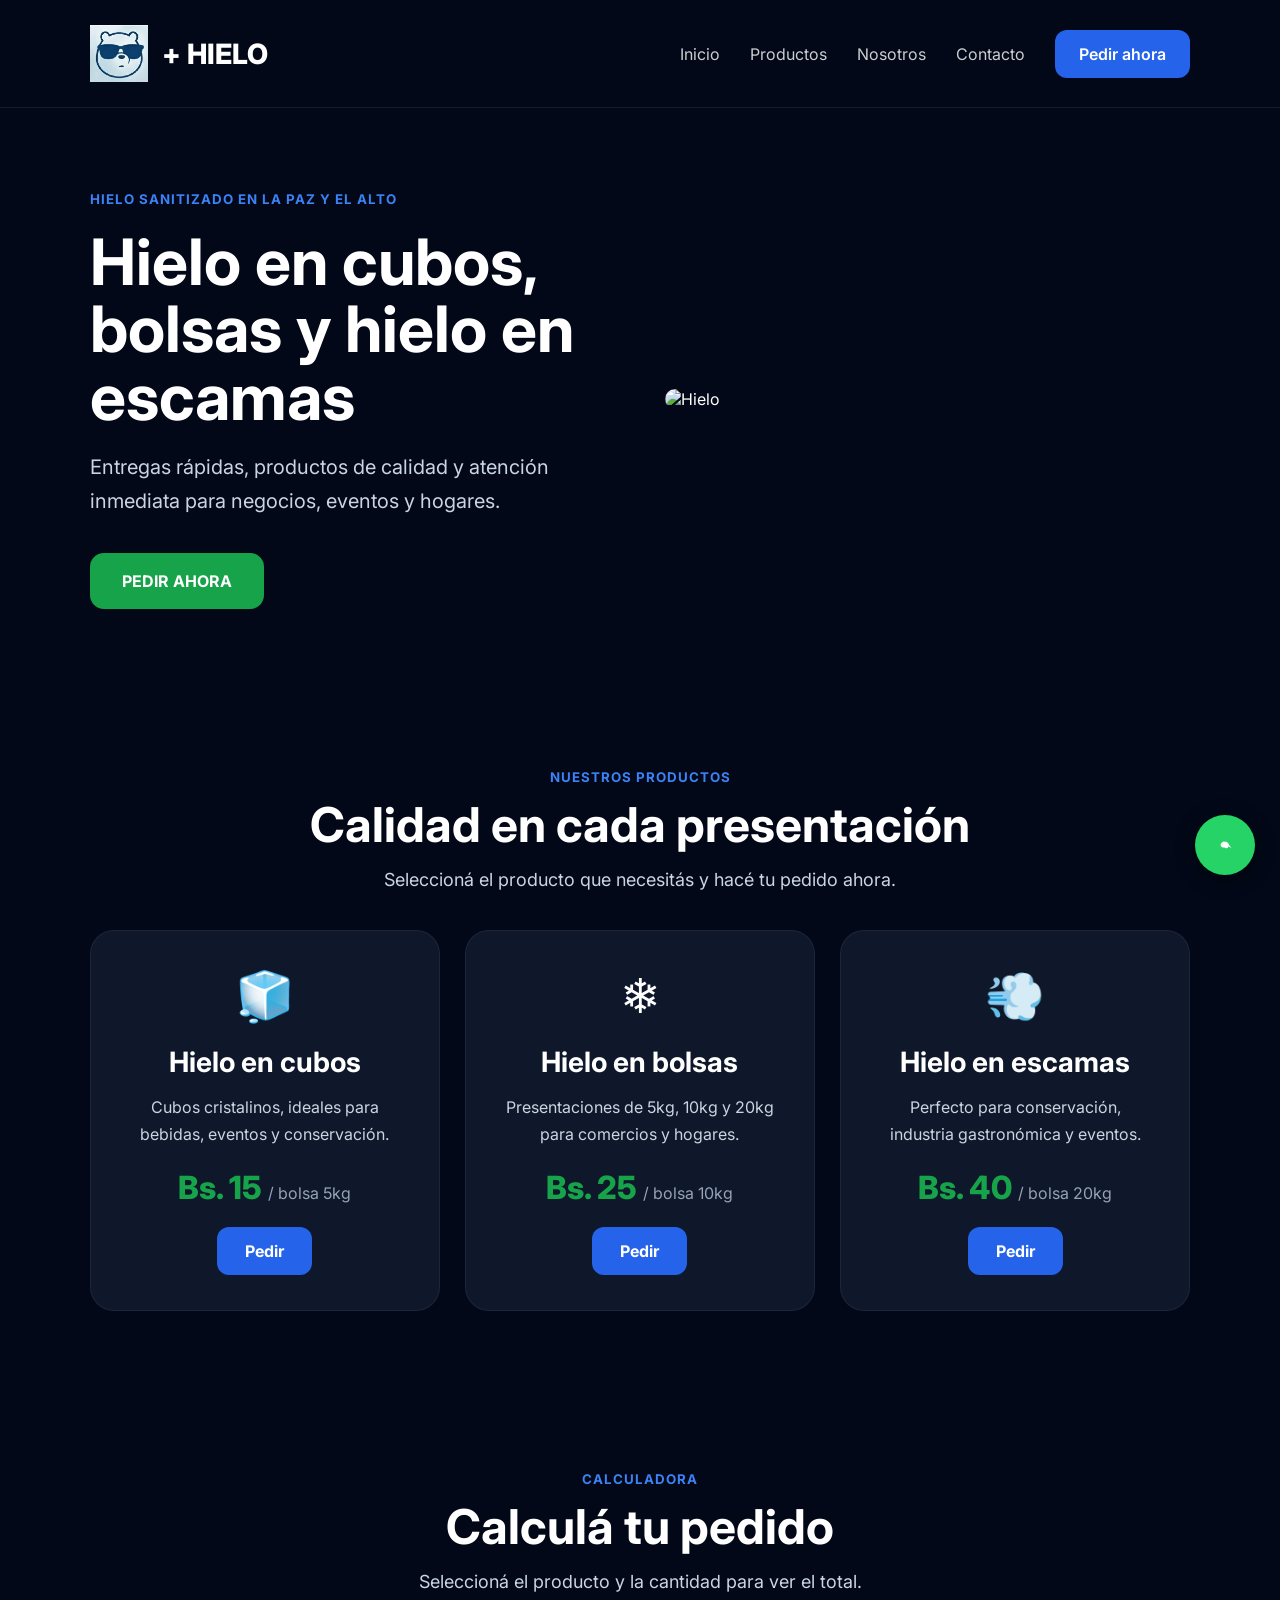
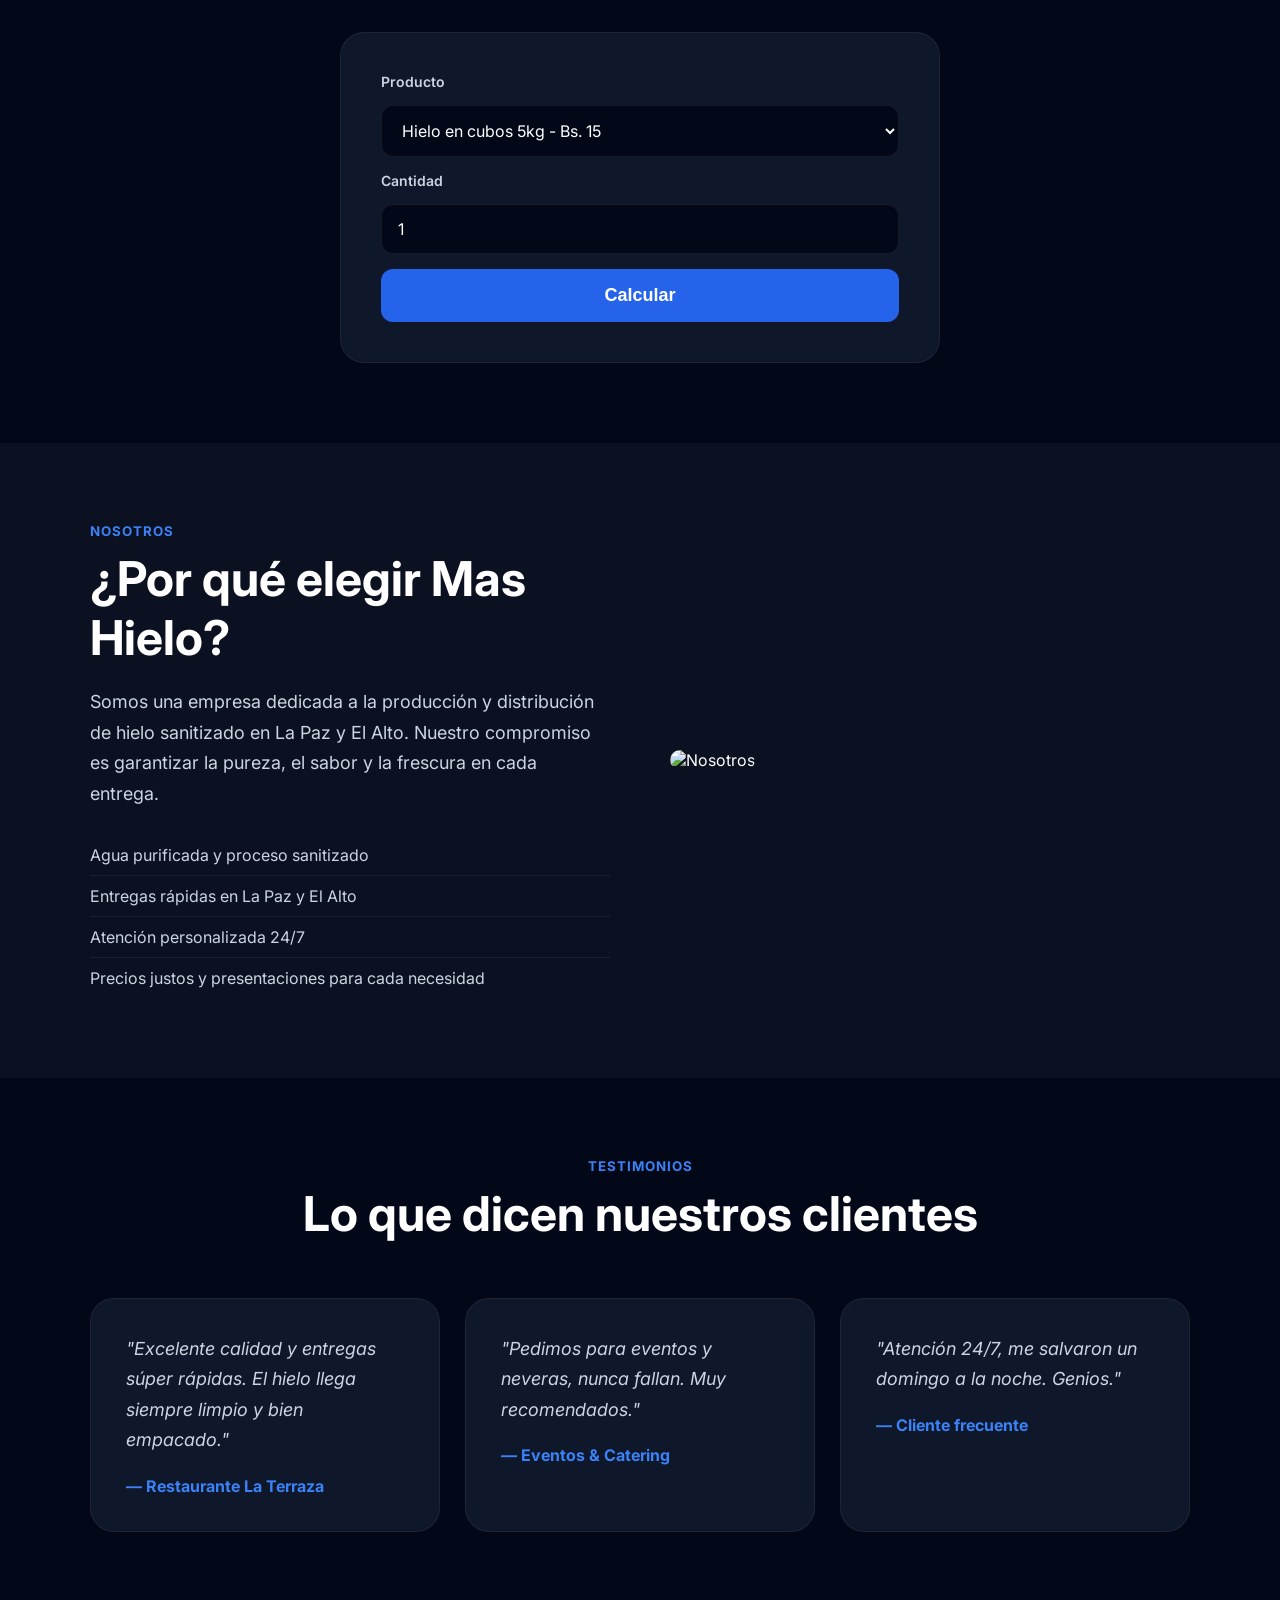
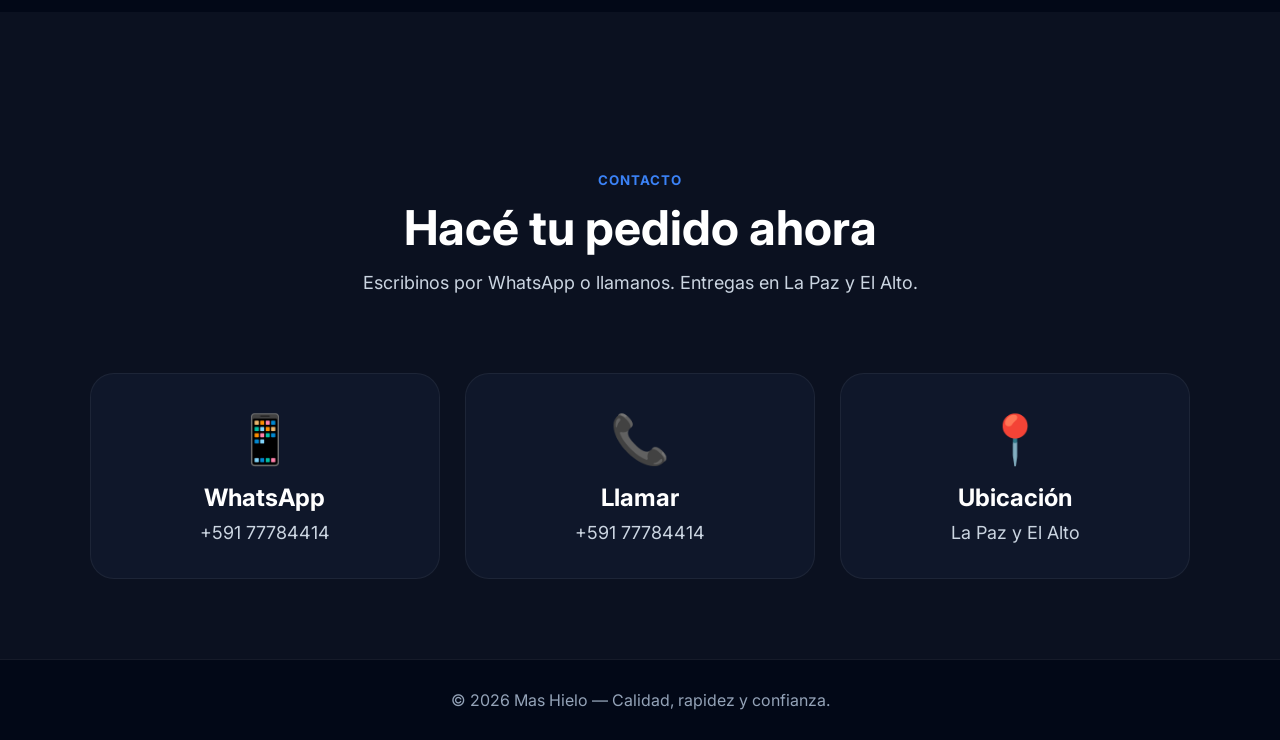
==== commit a998df5b: "Refactor calculadora: boton Calcular primero, mostrar resultado y luego Pedir ahora por WhatsApp" ====
--- a/index.html
+++ b/index.html
@@ -237,15 +237,23 @@
 
       <input type="number" id="calc-cantidad" min="1" value="1">
 
-      <div class="calc-total">
-
-        <span>Total:</span>
-
-        <strong id="calc-precio">Bs. 15</strong>
+      <button type="button" class="btn-calcular" id="btn-calcular">Calcular</button>
+
+      <div class="calc-resultado" id="calc-resultado" style="display:none;">
+
+        <div class="calc-total">
+
+          <span>Total:</span>
+
+          <strong id="calc-precio">Bs. 0</strong>
+
+        </div>
+
+        <a class="btn-calculadora" id="btn-pedir-calculadora" href="https://wa.me/59177784414" target="_blank">Pedir ahora</a>
 
       </div>
 
-      <a class="btn-calculadora" href="https://wa.me/59177784414?text=Hola%2C%20deseo%20realizar%20un%20pedido.">Pedir ahora</a>
+    </div>
 
     </div>
 
@@ -419,7 +427,11 @@
 
   const calcPrecio = document.getElementById('calc-precio');
 
-  const btnCalculadora = document.querySelector('.btn-calculadora');
+  const btnCalcular = document.getElementById('btn-calcular');
+
+  const calcResultado = document.getElementById('calc-resultado');
+
+  const btnPedirCalculadora = document.getElementById('btn-pedir-calculadora');
 
   function actualizarTotal() {
 
@@ -431,17 +443,23 @@
 
     calcPrecio.textContent = 'Bs. ' + total;
 
-    btnCalculadora.href = `https://wa.me/59177784414?text=${encodeURIComponent(`Hola, deseo pedir: ${calcProducto.value} x ${cantidad} = Bs. ${total}`)}`;
+    btnPedirCalculadora.href = `https://wa.me/59177784414?text=${encodeURIComponent(`Hola, deseo pedir: ${calcProducto.value} x ${cantidad} = Bs. ${total}`)}`;
+
+    return total;
 
   }
 
-  actualizarTotal();
-
-  calcProducto.addEventListener('change', actualizarTotal);
-
-  calcCantidad.addEventListener('input', actualizarTotal);
-
-  calcCantidad.addEventListener('change', actualizarTotal);
+  btnCalcular.addEventListener('click', () => {
+
+    const total = actualizarTotal();
+
+    if (total > 0) {
+
+      calcResultado.style.display = 'block';
+
+    }
+
+  });
 
   if ('serviceWorker' in navigator) {
 
--- a/style.min.css
+++ b/style.min.css
@@ -1 +1 @@
-*{margin:0;padding:0;box-sizing:border-box}body{font-family:'Inter',system-ui,sans-serif;background:#020817;color:white}header{display:flex;justify-content:space-between;align-items:center;padding:25px 7%;border-bottom:1px solid rgba(255,255,255,.08);position:relative}.logo{display:flex;align-items:center;gap:14px;font-weight:800;font-size:28px}.logo img{width:58px}.menu-toggle{display:none;flex-direction:column;gap:5px;background:none;border:none;cursor:pointer;padding:8px;z-index:1001}.menu-toggle span{display:block;width:24px;height:2px;background:white;border-radius:2px;transition:.3s}.menu-toggle.active span:nth-child(1){transform:rotate(45deg) translate(5px,5px)}.menu-toggle.active span:nth-child(2){opacity:0}.menu-toggle.active span:nth-child(3){transform:rotate(-45deg) translate(5px,-5px)}.header-actions{display:flex;align-items:center;gap:30px}.header-actions nav{display:flex;gap:30px}.header-actions nav a{color:white;text-decoration:none;opacity:.8;transition:.2s}.header-actions nav a:hover{opacity:1;color:#3b82f6}.btn-nav{background:#2563eb;padding:14px 24px;border-radius:12px;text-decoration:none;color:white;font-weight:600;transition:.2s}.btn-nav:hover{background:#1d4ed8}.whatsapp-float{position:fixed;bottom:25px;right:25px;width:60px;height:60px;background:#25d366;border-radius:50%;display:flex;align-items:center;justify-content:center;color:white;box-shadow:0 4px 20px rgba(0,0,0,.4);z-index:999;transition:.2s;text-decoration:none}.whatsapp-float:hover{transform:scale(1.1);background:#20ba5a}.hero{display:grid;grid-template-columns:1fr 1fr;align-items:center;gap:50px;padding:80px 7%}.hero small{color:#3b82f6;font-weight:700;letter-spacing:1px}.hero h1{font-size:64px;line-height:1.05;margin:20px 0}.hero p{color:#cbd5e1;font-size:20px;line-height:1.7;max-width:600px}.btn-main{display:inline-block;margin-top:35px;background:#16a34a;color:white;text-decoration:none;padding:18px 32px;border-radius:14px;font-weight:700;transition:.2s}.btn-main:hover{background:#15803d;transform:translateY(-2px)}.hero-image img{width:100%;border-radius:30px;transition:.3s}.hero-image:hover img{transform:scale(1.02)}.section-header{text-align:center;padding:80px 7% 40px}.section-header small{color:#3b82f6;font-weight:700;letter-spacing:1px;display:block;margin-bottom:10px}.section-header h2{font-size:48px;margin-bottom:15px}.section-header p{color:#cbd5e1;font-size:18px;max-width:600px;margin:0 auto}.productos{padding:0 7% 80px}.productos-grid{display:grid;grid-template-columns:repeat(3,1fr);gap:25px}.producto{background:#0f172a;border:1px solid rgba(255,255,255,.06);padding:35px;border-radius:24px;text-align:center;transition:.2s}.producto:hover{transform:translateY(-6px);border-color:rgba(255,255,255,.12);box-shadow:0 20px 40px rgba(0,0,0,.3)}.producto-icon{font-size:48px;margin-bottom:20px}.producto h3{font-size:28px;margin-bottom:15px}.producto p{color:#cbd5e1;line-height:1.7;margin-bottom:20px}.precio{font-size:32px;font-weight:800;color:#16a34a;margin-bottom:20px}.precio span{font-size:16px;color:#94a3b8;font-weight:400}.btn-producto{display:inline-block;background:#2563eb;color:white;text-decoration:none;padding:14px 28px;border-radius:12px;font-weight:700;transition:.2s}.btn-producto:hover{background:#1d4ed8;transform:translateY(-2px)}.calculadora{padding:0 7% 80px}.calculadora-box{background:#0f172a;border:1px solid rgba(255,255,255,.06);border-radius:24px;padding:40px;max-width:600px;margin:0 auto}.calculadora-form{display:flex;flex-direction:column;gap:15px}.calculadora-form label{font-size:14px;color:#cbd5e1;font-weight:600}.calculadora-form select,.calculadora-form input{background:#020817;border:1px solid rgba(255,255,255,.08);border-radius:12px;padding:14px 16px;color:white;font-family:'Inter',sans-serif;font-size:16px;outline:none}.calculadora-form select:focus,.calculadora-form input:focus{border-color:#2563eb}.calc-total{display:flex;justify-content:space-between;align-items:center;padding:20px;background:#020817;border-radius:16px;font-size:20px;color:#cbd5e1}.calc-total strong{color:#16a34a;font-size:36px}.btn-calculadora{display:block;background:#16a34a;color:white;text-decoration:none;padding:18px;border-radius:14px;font-size:20px;font-weight:700;text-align:center;transition:.2s}.btn-calculadora:hover{background:#15803d;transform:translateY(-2px)}.nosotros{padding:80px 7%;background:#0b1120}.nosotros-content{display:grid;grid-template-columns:1fr 1fr;gap:60px;align-items:center}.nosotros-text small{color:#3b82f6;font-weight:700;letter-spacing:1px;display:block;margin-bottom:10px}.nosotros-text h2{font-size:48px;margin-bottom:20px}.nosotros-text p{color:#cbd5e1;font-size:18px;line-height:1.7;margin-bottom:25px}.nosotros-text ul{list-style:none}.nosotros-text li{padding:10px 0;border-bottom:1px solid rgba(255,255,255,.06);color:#cbd5e1}.nosotros-text li:last-child{border-bottom:none}.nosotros-image img{width:100%;border-radius:30px}.testimonios{padding:0 7% 80px}.testimonios-grid{display:grid;grid-template-columns:repeat(3,1fr);gap:25px}.testimonio{background:#0f172a;border:1px solid rgba(255,255,255,.06);padding:35px;border-radius:24px;transition:.2s}.testimonio:hover{transform:translateY(-4px);border-color:rgba(255,255,255,.12);box-shadow:0 10px 30px rgba(0,0,0,.3)}.testimonio p{color:#cbd5e1;font-size:18px;line-height:1.7;margin-bottom:20px;font-style:italic}.testimonio-author{color:#3b82f6;font-weight:700}.contacto{padding:80px 7%;background:#0b1120}.contacto-grid{display:grid;grid-template-columns:repeat(3,1fr);gap:25px;margin-top:40px}.contacto-card{background:#0f172a;border:1px solid rgba(255,255,255,.06);padding:35px;border-radius:24px;text-align:center;text-decoration:none;color:white;transition:.2s}.contacto-card:hover{transform:translateY(-6px);border-color:#2563eb;box-shadow:0 20px 40px rgba(0,0,0,.3)}.contacto-icon{font-size:48px;margin-bottom:15px}.contacto-card h3{font-size:24px;margin-bottom:10px}.contacto-card p{color:#cbd5e1;font-size:18px}.contacto-page{padding:0 0 80px}.contacto-layout{display:grid;grid-template-columns:1fr 1fr;gap:40px;padding:0 7% 40px}.contacto-info{display:flex;flex-direction:column;gap:20px}.contacto-item{display:flex;align-items:center;gap:20px;background:#0f172a;border:1px solid rgba(255,255,255,.06);padding:25px;border-radius:24px;text-decoration:none;color:white;transition:.2s}.contacto-item:hover{border-color:#2563eb}.contacto-item-icon{font-size:36px}.contacto-item h3{font-size:20px;margin-bottom:5px}.contacto-item p{color:#cbd5e1;font-size:16px}.contacto-form-wrapper{background:#0f172a;border:1px solid rgba(255,255,255,.06);padding:35px;border-radius:24px}.contacto-form{display:flex;flex-direction:column;gap:15px}.contacto-form label{font-size:14px;color:#cbd5e1;font-weight:600}.contacto-form input,.contacto-form select,.contacto-form textarea{background:#020817;border:1px solid rgba(255,255,255,.08);border-radius:12px;padding:14px 16px;color:white;font-family:'Inter',sans-serif;font-size:16px;outline:none}.contacto-form input:focus,.contacto-form select:focus,.contacto-form textarea:focus{border-color:#2563eb}.btn-form{background:#16a34a;color:white;border:none;padding:16px;border-radius:12px;font-size:18px;font-weight:700;cursor:pointer;transition:.2s}.btn-form:hover{background:#15803d}.mapa-wrapper{padding:0 7%}.mapa-wrapper iframe{width:100%;height:400px;border:none;border-radius:24px}.zonas-wrapper{padding:0 7% 80px;background:#0b1120}.zonas-grid{display:grid;grid-template-columns:repeat(3,1fr);gap:25px;margin-top:40px}.zona{background:#0f172a;border:1px solid rgba(255,255,255,.06);padding:35px;border-radius:24px;text-align:center}.zona h3{font-size:24px;margin-bottom:15px;color:#3b82f6}.zona p{color:#cbd5e1;line-height:1.7}footer{border-top:1px solid rgba(255,255,255,.08);padding:30px;text-align:center;color:#94a3b8}@media(max-width:950px){.menu-toggle{display:flex}.header-actions{position:fixed;top:0;right:-100%;width:280px;height:100vh;background:#020817;flex-direction:column;justify-content:center;gap:40px;padding:40px;transition:.3s;border-left:1px solid rgba(255,255,255,.08);z-index:1000}.header-actions.open{right:0}.header-actions nav{flex-direction:column;gap:20px;font-size:20px}.header-actions nav a{opacity:1}.btn-nav{width:100%;text-align:center}.hero{grid-template-columns:1fr}.hero h1{font-size:48px}.productos-grid,.testimonios-grid,.contacto-grid,.zonas-grid{grid-template-columns:1fr}.nosotros-content{grid-template-columns:1fr}.contacto-layout{grid-template-columns:1fr}.section-header h2{font-size:36px}}+*{margin:0;padding:0;box-sizing:border-box}body{font-family:'Inter',system-ui,sans-serif;background:#020817;color:white}header{display:flex;justify-content:space-between;align-items:center;padding:25px 7%;border-bottom:1px solid rgba(255,255,255,.08);position:relative}.logo{display:flex;align-items:center;gap:14px;font-weight:800;font-size:28px}.logo img{width:58px}.menu-toggle{display:none;flex-direction:column;gap:5px;background:none;border:none;cursor:pointer;padding:8px;z-index:1001}.menu-toggle span{display:block;width:24px;height:2px;background:white;border-radius:2px;transition:.3s}.menu-toggle.active span:nth-child(1){transform:rotate(45deg) translate(5px,5px)}.menu-toggle.active span:nth-child(2){opacity:0}.menu-toggle.active span:nth-child(3){transform:rotate(-45deg) translate(5px,-5px)}.header-actions{display:flex;align-items:center;gap:30px}.header-actions nav{display:flex;gap:30px}.header-actions nav a{color:white;text-decoration:none;opacity:.8;transition:.2s}.header-actions nav a:hover{opacity:1;color:#3b82f6}.btn-nav{background:#2563eb;padding:14px 24px;border-radius:12px;text-decoration:none;color:white;font-weight:600;transition:.2s}.btn-nav:hover{background:#1d4ed8}.whatsapp-float{position:fixed;bottom:25px;right:25px;width:60px;height:60px;background:#25d366;border-radius:50%;display:flex;align-items:center;justify-content:center;color:white;box-shadow:0 4px 20px rgba(0,0,0,.4);z-index:999;transition:.2s;text-decoration:none}.whatsapp-float:hover{transform:scale(1.1);background:#20ba5a}.hero{display:grid;grid-template-columns:1fr 1fr;align-items:center;gap:50px;padding:80px 7%}.hero small{color:#3b82f6;font-weight:700;letter-spacing:1px}.hero h1{font-size:64px;line-height:1.05;margin:20px 0}.hero p{color:#cbd5e1;font-size:20px;line-height:1.7;max-width:600px}.btn-main{display:inline-block;margin-top:35px;background:#16a34a;color:white;text-decoration:none;padding:18px 32px;border-radius:14px;font-weight:700;transition:.2s}.btn-main:hover{background:#15803d;transform:translateY(-2px)}.hero-image img{width:100%;border-radius:30px;transition:.3s}.hero-image:hover img{transform:scale(1.02)}.section-header{text-align:center;padding:80px 7% 40px}.section-header small{color:#3b82f6;font-weight:700;letter-spacing:1px;display:block;margin-bottom:10px}.section-header h2{font-size:48px;margin-bottom:15px}.section-header p{color:#cbd5e1;font-size:18px;max-width:600px;margin:0 auto}.productos{padding:0 7% 80px}.productos-grid{display:grid;grid-template-columns:repeat(3,1fr);gap:25px}.producto{background:#0f172a;border:1px solid rgba(255,255,255,.06);padding:35px;border-radius:24px;text-align:center;transition:.2s}.producto:hover{transform:translateY(-6px);border-color:rgba(255,255,255,.12);box-shadow:0 20px 40px rgba(0,0,0,.3)}.producto-icon{font-size:48px;margin-bottom:20px}.producto h3{font-size:28px;margin-bottom:15px}.producto p{color:#cbd5e1;line-height:1.7;margin-bottom:20px}.precio{font-size:32px;font-weight:800;color:#16a34a;margin-bottom:20px}.precio span{font-size:16px;color:#94a3b8;font-weight:400}.btn-producto{display:inline-block;background:#2563eb;color:white;text-decoration:none;padding:14px 28px;border-radius:12px;font-weight:700;transition:.2s}.btn-producto:hover{background:#1d4ed8;transform:translateY(-2px)}.calculadora{padding:0 7% 80px}.calculadora-box{background:#0f172a;border:1px solid rgba(255,255,255,.06);border-radius:24px;padding:40px;max-width:600px;margin:0 auto}.calculadora-form{display:flex;flex-direction:column;gap:15px}.calculadora-form label{font-size:14px;color:#cbd5e1;font-weight:600}.calculadora-form select,.calculadora-form input{background:#020817;border:1px solid rgba(255,255,255,.08);border-radius:12px;padding:14px 16px;color:white;font-family:'Inter',sans-serif;font-size:16px;outline:none}.calculadora-form select:focus,.calculadora-form input:focus{border-color:#2563eb}.btn-calcular{background:#2563eb;color:white;border:none;padding:16px;border-radius:12px;font-size:18px;font-weight:700;cursor:pointer;transition:.2s}.btn-calcular:hover{background:#1d4ed8}.calc-resultado{animation:fadeIn .3s ease}.calc-total{display:flex;justify-content:space-between;align-items:center;padding:20px;background:#020817;border-radius:16px;font-size:20px;color:#cbd5e1}.calc-total strong{color:#16a34a;font-size:36px}.btn-calculadora{display:block;background:#16a34a;color:white;text-decoration:none;padding:18px;border-radius:14px;font-size:20px;font-weight:700;text-align:center;transition:.2s}.btn-calculadora:hover{background:#15803d;transform:translateY(-2px)}@keyframes fadeIn{from{opacity:0;transform:translateY(10px)}to{opacity:1;transform:translateY(0)}}.nosotros{padding:80px 7%;background:#0b1120}.nosotros-content{display:grid;grid-template-columns:1fr 1fr;gap:60px;align-items:center}.nosotros-text small{color:#3b82f6;font-weight:700;letter-spacing:1px;display:block;margin-bottom:10px}.nosotros-text h2{font-size:48px;margin-bottom:20px}.nosotros-text p{color:#cbd5e1;font-size:18px;line-height:1.7;margin-bottom:25px}.nosotros-text ul{list-style:none}.nosotros-text li{padding:10px 0;border-bottom:1px solid rgba(255,255,255,.06);color:#cbd5e1}.nosotros-text li:last-child{border-bottom:none}.nosotros-image img{width:100%;border-radius:30px}.testimonios{padding:0 7% 80px}.testimonios-grid{display:grid;grid-template-columns:repeat(3,1fr);gap:25px}.testimonio{background:#0f172a;border:1px solid rgba(255,255,255,.06);padding:35px;border-radius:24px;transition:.2s}.testimonio:hover{transform:translateY(-4px);border-color:rgba(255,255,255,.12);box-shadow:0 10px 30px rgba(0,0,0,.3)}.testimonio p{color:#cbd5e1;font-size:18px;line-height:1.7;margin-bottom:20px;font-style:italic}.testimonio-author{color:#3b82f6;font-weight:700}.contacto{padding:80px 7%;background:#0b1120}.contacto-grid{display:grid;grid-template-columns:repeat(3,1fr);gap:25px;margin-top:40px}.contacto-card{background:#0f172a;border:1px solid rgba(255,255,255,.06);padding:35px;border-radius:24px;text-align:center;text-decoration:none;color:white;transition:.2s}.contacto-card:hover{transform:translateY(-6px);border-color:#2563eb;box-shadow:0 20px 40px rgba(0,0,0,.3)}.contacto-icon{font-size:48px;margin-bottom:15px}.contacto-card h3{font-size:24px;margin-bottom:10px}.contacto-card p{color:#cbd5e1;font-size:18px}.contacto-page{padding:0 0 80px}.contacto-layout{display:grid;grid-template-columns:1fr 1fr;gap:40px;padding:0 7% 40px}.contacto-info{display:flex;flex-direction:column;gap:20px}.contacto-item{display:flex;align-items:center;gap:20px;background:#0f172a;border:1px solid rgba(255,255,255,.06);padding:25px;border-radius:24px;text-decoration:none;color:white;transition:.2s}.contacto-item:hover{border-color:#2563eb}.contacto-item-icon{font-size:36px}.contacto-item h3{font-size:20px;margin-bottom:5px}.contacto-item p{color:#cbd5e1;font-size:16px}.contacto-form-wrapper{background:#0f172a;border:1px solid rgba(255,255,255,.06);padding:35px;border-radius:24px}.contacto-form{display:flex;flex-direction:column;gap:15px}.contacto-form label{font-size:14px;color:#cbd5e1;font-weight:600}.contacto-form input,.contacto-form select,.contacto-form textarea{background:#020817;border:1px solid rgba(255,255,255,.08);border-radius:12px;padding:14px 16px;color:white;font-family:'Inter',sans-serif;font-size:16px;outline:none}.contacto-form input:focus,.contacto-form select:focus,.contacto-form textarea:focus{border-color:#2563eb}.btn-form{background:#16a34a;color:white;border:none;padding:16px;border-radius:12px;font-size:18px;font-weight:700;cursor:pointer;transition:.2s}.btn-form:hover{background:#15803d}.mapa-wrapper{padding:0 7%}.mapa-wrapper iframe{width:100%;height:400px;border:none;border-radius:24px}.zonas-wrapper{padding:0 7% 80px;background:#0b1120}.zonas-grid{display:grid;grid-template-columns:repeat(3,1fr);gap:25px;margin-top:40px}.zona{background:#0f172a;border:1px solid rgba(255,255,255,.06);padding:35px;border-radius:24px;text-align:center}.zona h3{font-size:24px;margin-bottom:15px;color:#3b82f6}.zona p{color:#cbd5e1;line-height:1.7}footer{border-top:1px solid rgba(255,255,255,.08);padding:30px;text-align:center;color:#94a3b8}@media(max-width:950px){.menu-toggle{display:flex}.header-actions{position:fixed;top:0;right:-100%;width:280px;height:100vh;background:#020817;flex-direction:column;justify-content:center;gap:40px;padding:40px;transition:.3s;border-left:1px solid rgba(255,255,255,.08);z-index:1000}.header-actions.open{right:0}.header-actions nav{flex-direction:column;gap:20px;font-size:20px}.header-actions nav a{opacity:1}.btn-nav{width:100%;text-align:center}.hero{grid-template-columns:1fr}.hero h1{font-size:48px}.productos-grid,.testimonios-grid,.contacto-grid,.zonas-grid{grid-template-columns:1fr}.nosotros-content{grid-template-columns:1fr}.contacto-layout{grid-template-columns:1fr}.section-header h2{font-size:36px}}
